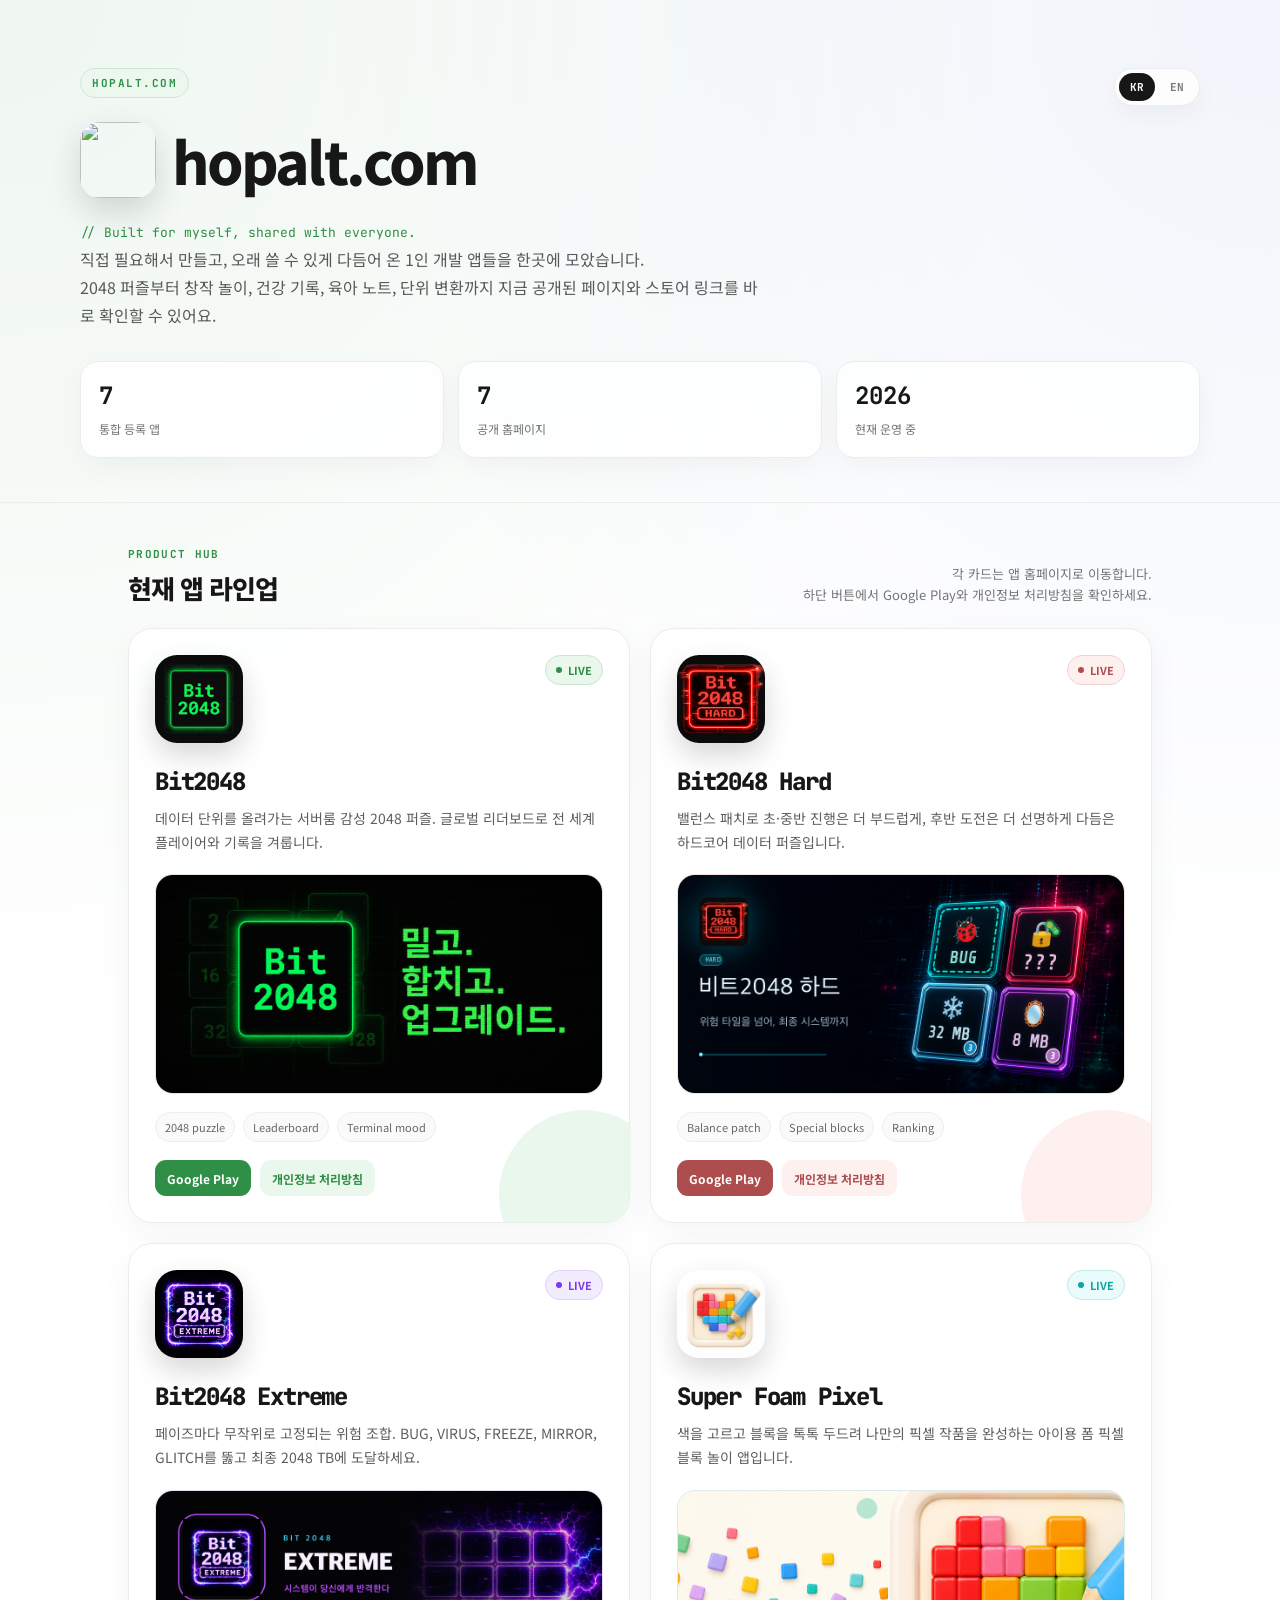
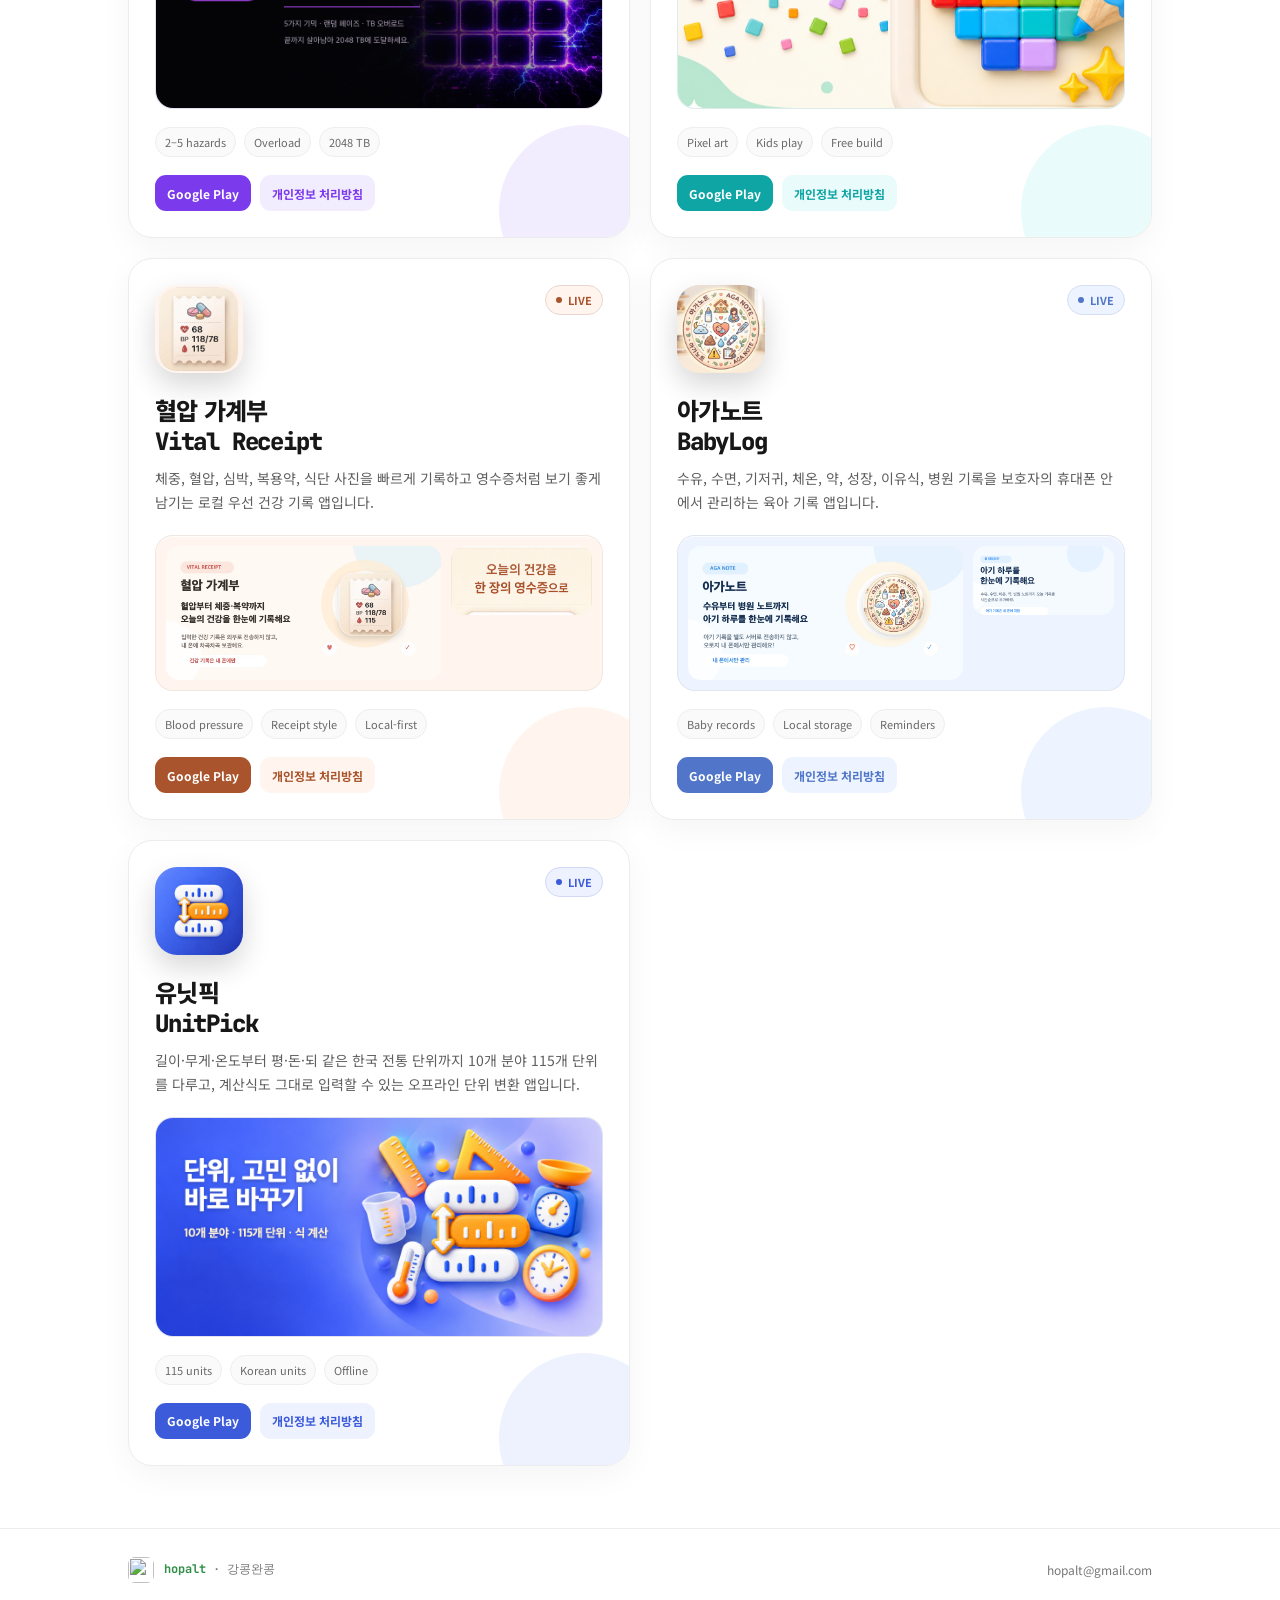
==== index.html @ b5329ccf "Add UnitPick to homepage Co-Authored-By: Claude Opus 5 (1M context) <noreply@anthropic.com>" ====
<!DOCTYPE html>
<html lang="ko">
<head>
<meta charset="UTF-8">
<meta name="viewport" content="width=device-width, initial-scale=1.0">
<meta name="description" content="hopalt가 직접 쓰려고 만들고 공개한 앱들을 모아둔 홈페이지입니다.">
<meta property="og:title" content="hopalt.com">
<meta property="og:description" content="Bit2048, Bit2048 Hard, Bit2048 Extreme, Super Foam Pixel, 혈압 가계부, 아가노트, 유닛픽을 한곳에서 만나보세요.">
<meta property="og:image" content="images/icons/hopalt.png">
<title>hopalt.com</title>
<link rel="icon" type="image/png" href="images/icons/hopalt.png">
<link rel="apple-touch-icon" href="images/icons/hopalt.png">
<style>
    @import url('https://fonts.googleapis.com/css2?family=JetBrains+Mono:wght@400;600;700&family=Noto+Sans+KR:wght@400;500;700;800&display=swap');

    * {
        box-sizing: border-box;
        margin: 0;
        padding: 0;
    }

    :root {
        --ink: #171717;
        --muted: #747474;
        --line: #ececec;
        --green: #2f8f46;
        --green-soft: #eaf7ed;
        --red: #ad4d4d;
        --red-soft: #fff0f0;
        --purple: #7c3aed;
        --purple-soft: #f2ecff;
        --foam: #0ea5a4;
        --foam-soft: #e9fbfa;
        --warm: #a9542c;
        --warm-soft: #fff5ee;
        --baby: #5176c9;
        --baby-soft: #eef4ff;
        --unit: #3b5bdb;
        --unit-soft: #eef1fe;
    }

    body {
        background: #ffffff;
    }

    .hp {
        font-family: 'Noto Sans KR', sans-serif;
        background:
            radial-gradient(circle at top left, rgba(47, 143, 70, 0.08), transparent 30%),
            radial-gradient(circle at top right, rgba(81, 118, 201, 0.08), transparent 28%),
            #ffffff;
        color: var(--ink);
        min-height: 100vh;
    }

    .hero {
        padding: 68px 48px 44px;
        border-bottom: 1px solid var(--line);
    }

    .hero-inner,
    .section,
    .footer {
        width: min(1120px, 100%);
        margin: 0 auto;
    }

    .hero-top {
        display: flex;
        justify-content: space-between;
        align-items: flex-start;
        gap: 16px;
        margin-bottom: 16px;
    }

    .hero-label {
        display: inline-flex;
        align-items: center;
        gap: 8px;
        font-family: 'JetBrains Mono', monospace;
        font-size: 11px;
        font-weight: 700;
        color: var(--green);
        letter-spacing: 0.14em;
        text-transform: uppercase;
        padding: 7px 11px;
        border: 1px solid #cde9d3;
        border-radius: 999px;
        background: rgba(234, 247, 237, 0.72);
    }

    .lang-toggle {
        display: inline-flex;
        gap: 4px;
        padding: 4px;
        border: 1px solid var(--line);
        border-radius: 999px;
        background: rgba(255, 255, 255, 0.82);
        box-shadow: 0 10px 24px rgba(0, 0, 0, 0.04);
    }

    .lang-btn {
        border: 0;
        border-radius: 999px;
        padding: 7px 11px;
        background: transparent;
        color: #777777;
        font-family: 'JetBrains Mono', monospace;
        font-size: 11px;
        font-weight: 700;
        cursor: pointer;
    }

    .lang-btn.is-active {
        background: var(--ink);
        color: #ffffff;
    }

    .hero-title {
        font-size: clamp(34px, 5vw, 58px);
        font-weight: 800;
        color: var(--ink);
        line-height: 1.12;
        letter-spacing: -0.05em;
        margin-bottom: 18px;
        display: flex;
        align-items: center;
        gap: 16px;
    }

    .hero-title-icon {
        width: clamp(54px, 7vw, 76px);
        height: clamp(54px, 7vw, 76px);
        border-radius: 20px;
        object-fit: cover;
        box-shadow: 0 14px 34px rgba(0, 0, 0, 0.14);
        flex: 0 0 auto;
    }

    .hero-sub {
        max-width: 690px;
        font-size: 16px;
        color: #595959;
        line-height: 1.75;
    }

    .hero-sub em {
        font-style: normal;
        color: var(--green);
        font-family: 'JetBrains Mono', monospace;
        font-size: 13px;
    }

    .hero-stats {
        display: grid;
        grid-template-columns: repeat(3, minmax(0, 1fr));
        gap: 14px;
        margin-top: 32px;
    }

    .stat {
        padding: 18px;
        border: 1px solid var(--line);
        border-radius: 18px;
        background: rgba(255, 255, 255, 0.82);
        box-shadow: 0 10px 28px rgba(0, 0, 0, 0.04);
    }

    .stat strong {
        display: block;
        font-family: 'JetBrains Mono', monospace;
        font-size: 24px;
        color: var(--ink);
        margin-bottom: 4px;
    }

    .stat span {
        font-size: 12px;
        color: var(--muted);
    }

    .section {
        padding: 44px 48px;
    }

    .section-head {
        display: flex;
        justify-content: space-between;
        align-items: end;
        gap: 24px;
        margin-bottom: 22px;
    }

    .section-kicker {
        font-family: 'JetBrains Mono', monospace;
        color: var(--green);
        font-size: 11px;
        font-weight: 700;
        letter-spacing: 0.12em;
        text-transform: uppercase;
        margin-bottom: 8px;
    }

    .section-title {
        font-size: 26px;
        font-weight: 800;
        letter-spacing: -0.04em;
    }

    .section-desc {
        color: var(--muted);
        font-size: 13px;
        line-height: 1.6;
        text-align: right;
    }

    .app-grid {
        display: grid;
        grid-template-columns: repeat(2, minmax(0, 1fr));
        gap: 20px;
    }

    .app-card {
        position: relative;
        display: flex;
        flex-direction: column;
        min-height: 322px;
        padding: 26px;
        border: 1px solid var(--line);
        border-radius: 24px;
        background: rgba(255, 255, 255, 0.92);
        text-decoration: none;
        color: inherit;
        cursor: pointer;
        box-shadow: 0 10px 32px rgba(0, 0, 0, 0.045);
        overflow: hidden;
        transition: transform 0.2s, border-color 0.2s, box-shadow 0.2s;
    }

    .app-card:focus-visible {
        outline: 3px solid color-mix(in srgb, var(--tone) 32%, transparent);
        outline-offset: 4px;
    }

    .app-card:hover {
        transform: translateY(-4px);
        border-color: color-mix(in srgb, var(--tone) 34%, white);
        box-shadow: 0 16px 42px rgba(0, 0, 0, 0.08);
    }

    .app-card::after {
        content: "";
        position: absolute;
        inset: auto -40px -58px auto;
        width: 170px;
        height: 170px;
        border-radius: 50%;
        background: var(--tone-soft);
        z-index: 0;
    }

    .app-card > * {
        position: relative;
        z-index: 1;
    }

    .tone-green {
        --tone: var(--green);
        --tone-soft: var(--green-soft);
    }

    .tone-red {
        --tone: var(--red);
        --tone-soft: var(--red-soft);
    }

    .tone-purple {
        --tone: var(--purple);
        --tone-soft: var(--purple-soft);
    }

    .tone-foam {
        --tone: var(--foam);
        --tone-soft: var(--foam-soft);
    }

    .tone-warm {
        --tone: var(--warm);
        --tone-soft: var(--warm-soft);
    }

    .tone-baby {
        --tone: var(--baby);
        --tone-soft: var(--baby-soft);
    }

    .tone-unit {
        --tone: var(--unit);
        --tone-soft: var(--unit-soft);
    }

    .card-top {
        display: flex;
        justify-content: space-between;
        align-items: flex-start;
        gap: 18px;
        margin-bottom: 22px;
    }

    .app-icon {
        width: 88px;
        height: 88px;
        border-radius: 22px;
        object-fit: cover;
        box-shadow: 0 12px 28px rgba(0, 0, 0, 0.16);
        background: var(--tone-soft);
    }

    .status {
        display: inline-flex;
        align-items: center;
        gap: 6px;
        font-size: 11px;
        font-weight: 700;
        color: var(--tone);
        padding: 6px 10px;
        border: 1px solid color-mix(in srgb, var(--tone) 24%, white);
        border-radius: 999px;
        background: var(--tone-soft);
        white-space: nowrap;
    }

    .status::before {
        content: "";
        width: 6px;
        height: 6px;
        border-radius: 50%;
        background: var(--tone);
    }

    .app-name {
        font-size: 24px;
        font-weight: 800;
        letter-spacing: -0.03em;
        line-height: 1.25;
        margin-bottom: 10px;
    }

    .app-name .mono {
        font-family: 'JetBrains Mono', monospace;
        letter-spacing: -0.05em;
    }

    .app-desc {
        color: #5f5f5f;
        font-size: 14px;
        line-height: 1.7;
        margin-bottom: 18px;
    }

    .showcase {
        margin: 2px 0 18px;
        border: 1px solid rgba(0, 0, 0, 0.06);
        border-radius: 18px;
        background: var(--tone-soft);
        overflow: hidden;
        box-shadow: inset 0 1px 0 rgba(255, 255, 255, 0.72);
    }

    .showcase img {
        display: block;
        width: 100%;
        aspect-ratio: 1024 / 500;
        object-fit: cover;
    }

    .showcase-series img {
        aspect-ratio: 1024 / 500;
        object-position: center;
    }

    .showcase-split {
        display: grid;
        grid-template-columns: 1.4fr 0.72fr;
        gap: 10px;
        padding: 10px;
    }

    .showcase-split img {
        border-radius: 13px;
    }

    .showcase-phone {
        aspect-ratio: 9 / 16;
        object-position: top;
    }

    [data-lang-image] {
        display: none;
    }

    [data-lang-image].is-active {
        display: block;
    }

    .chips {
        display: flex;
        flex-wrap: wrap;
        gap: 8px;
        margin-top: auto;
        margin-bottom: 18px;
    }

    .chip {
        font-size: 11px;
        color: #696969;
        padding: 6px 9px;
        border: 1px solid #eeeeee;
        border-radius: 999px;
        background: #fafafa;
    }

    .actions {
        display: flex;
        flex-wrap: wrap;
        gap: 9px;
    }

    .action {
        display: inline-flex;
        align-items: center;
        justify-content: center;
        min-height: 36px;
        padding: 0 12px;
        border-radius: 11px;
        font-size: 12px;
        font-weight: 700;
        text-decoration: none;
        color: #ffffff;
        background: var(--tone);
        transition: transform 0.2s, opacity 0.2s;
    }

    .action.secondary {
        color: var(--tone);
        background: var(--tone-soft);
    }

    .action:hover {
        transform: translateY(-1px);
        opacity: 0.88;
    }

    .footer-wrap {
        border-top: 1px solid var(--line);
        margin-top: 18px;
    }

    .footer {
        padding: 28px 48px;
        display: flex;
        justify-content: space-between;
        align-items: center;
        gap: 20px;
    }

    .footer-brand {
        display: flex;
        align-items: center;
        gap: 10px;
        font-family: 'JetBrains Mono', monospace;
        font-size: 12px;
        color: #777777;
    }

    .footer-brand img {
        width: 26px;
        height: 26px;
        border-radius: 7px;
    }

    .footer-brand span:first-child {
        color: var(--green);
        font-weight: 700;
    }

    .footer-mail {
        font-size: 12px;
        color: #777777;
        text-decoration: none;
    }

    .footer-mail:hover {
        color: var(--ink);
    }

    @media (max-width: 760px) {
        .hero {
            padding: 48px 22px 34px;
        }

        .hero-title {
            align-items: flex-start;
        }

        .hero-sub {
            font-size: 14px;
        }

        .hero-stats {
            grid-template-columns: 1fr;
        }

        .section {
            padding: 34px 22px;
        }

        .section-head {
            display: block;
        }

        .section-desc {
            text-align: left;
            margin-top: 8px;
        }

        .app-grid {
            grid-template-columns: 1fr;
        }

        .app-card {
            min-height: 300px;
            padding: 22px;
        }

        .app-icon {
            width: 78px;
            height: 78px;
            border-radius: 20px;
        }

        .showcase-split {
            grid-template-columns: 1fr;
        }

        .showcase-split .showcase-phone {
            display: none;
        }

        .footer {
            padding: 24px 22px;
            align-items: flex-start;
            flex-direction: column;
        }
    }
</style>
</head>
<body>

<main class="hp">
    <section class="hero">
        <div class="hero-inner">
            <div class="hero-top">
                <div class="hero-label">hopalt.com</div>
                <div class="lang-toggle" aria-label="Language">
                    <button class="lang-btn is-active" type="button" data-lang-button="ko">KR</button>
                    <button class="lang-btn" type="button" data-lang-button="en">EN</button>
                </div>
            </div>
            <h1 class="hero-title">
                <img class="hero-title-icon" src="images/icons/hopalt.png" alt="">
                <span>hopalt.com</span>
            </h1>
            <p class="hero-sub">
                <em>// Built for myself, shared with everyone.</em><br>
                <span data-ko="직접 필요해서 만들고, 오래 쓸 수 있게 다듬어 온 1인 개발 앱들을 한곳에 모았습니다.<br>2048 퍼즐부터 창작 놀이, 건강 기록, 육아 노트, 단위 변환까지 지금 공개된 페이지와 스토어 링크를 바로 확인할 수 있어요."
                      data-en="A home for solo-built apps I made for my own needs and kept refining for everyday use.<br>From 2048 puzzles to creative play, health records, baby logs, and unit conversion, you can find the latest pages and store links here.">직접 필요해서 만들고, 오래 쓸 수 있게 다듬어 온 1인 개발 앱들을 한곳에 모았습니다.<br>2048 퍼즐부터 창작 놀이, 건강 기록, 육아 노트, 단위 변환까지 지금 공개된 페이지와 스토어 링크를 바로 확인할 수 있어요.</span>
            </p>
            <div class="hero-stats" aria-label="앱 현황" data-aria-ko="앱 현황" data-aria-en="App status">
                <div class="stat">
                    <strong>7</strong>
                    <span data-ko="통합 등록 앱" data-en="Apps in the hub">통합 등록 앱</span>
                </div>
                <div class="stat">
                    <strong>7</strong>
                    <span data-ko="공개 홈페이지" data-en="Public homepages">공개 홈페이지</span>
                </div>
                <div class="stat">
                    <strong>2026</strong>
                    <span data-ko="현재 운영 중" data-en="Currently live">현재 운영 중</span>
                </div>
            </div>
        </div>
    </section>

    <section class="section" aria-labelledby="apps-title">
        <div class="section-head">
            <div>
                <div class="section-kicker">Product hub</div>
                <h2 class="section-title" id="apps-title" data-ko="현재 앱 라인업" data-en="Current app lineup">현재 앱 라인업</h2>
            </div>
            <p class="section-desc"
               data-ko="각 카드는 앱 홈페이지로 이동합니다.<br>하단 버튼에서 Google Play와 개인정보 처리방침을 확인하세요."
               data-en="Click any card to open the app homepage.<br>Use the buttons below for Google Play and privacy policy links.">각 카드는 앱 홈페이지로 이동합니다.<br>하단 버튼에서 Google Play와 개인정보 처리방침을 확인하세요.</p>
        </div>

        <div class="app-grid">
            <article class="app-card tone-green" tabindex="0" role="link" data-home-url="https://bit2048.hopalt.com/" data-label-ko="Bit2048 홈페이지 열기" data-label-en="Open Bit2048 homepage" aria-label="Bit2048 홈페이지 열기">
                <div class="card-top">
                    <img class="app-icon" src="images/icons/bit2048.png" alt="Bit2048 앱 아이콘" data-alt-ko="Bit2048 앱 아이콘" data-alt-en="Bit2048 app icon">
                    <span class="status">LIVE</span>
                </div>
                <h3 class="app-name"><span class="mono">Bit2048</span></h3>
                <p class="app-desc"
                   data-ko="데이터 단위를 올려가는 서버룸 감성 2048 퍼즐. 글로벌 리더보드로 전 세계 플레이어와 기록을 겨룹니다."
                   data-en="A server-room-inspired 2048 puzzle where tiles level up through data units. Compete with players worldwide on the global leaderboard.">데이터 단위를 올려가는 서버룸 감성 2048 퍼즐. 글로벌 리더보드로 전 세계 플레이어와 기록을 겨룹니다.</p>
                <div class="showcase showcase-series">
                    <img data-lang-src-ko="images/showcase/bit2048-feature-ko.png" data-lang-src-en="images/showcase/bit2048-feature-en.png" data-lang-tag="ko-KR" src="images/showcase/bit2048-feature-ko.png" alt="Bit2048 피처 그래픽" data-alt-ko="Bit2048 피처 그래픽" data-alt-en="Bit2048 feature graphic">
                </div>
                <div class="chips">
                    <span class="chip">2048 puzzle</span>
                    <span class="chip">Leaderboard</span>
                    <span class="chip">Terminal mood</span>
                </div>
                <div class="actions">
                    <a class="action" href="https://play.google.com/store/apps/details?id=com.hopalt.t2048" target="_blank" rel="noopener">Google Play</a>
                    <a class="action secondary" href="https://bit2048.hopalt.com/privacy_policy_bit2048.html" target="_blank" rel="noopener" data-ko="개인정보 처리방침" data-en="Privacy Policy">개인정보 처리방침</a>
                </div>
            </article>

            <article class="app-card tone-red" tabindex="0" role="link" data-home-url="https://bit2048hard.hopalt.com/" data-label-ko="Bit2048 Hard 홈페이지 열기" data-label-en="Open Bit2048 Hard homepage" aria-label="Bit2048 Hard 홈페이지 열기">
                <div class="card-top">
                    <img class="app-icon" src="images/icons/bit2048_hard.png" alt="Bit2048 Hard 앱 아이콘" data-alt-ko="Bit2048 Hard 앱 아이콘" data-alt-en="Bit2048 Hard app icon">
                    <span class="status">LIVE</span>
                </div>
                <h3 class="app-name"><span class="mono">Bit2048 Hard</span></h3>
                <p class="app-desc"
                   data-ko="밸런스 패치로 초·중반 진행은 더 부드럽게, 후반 도전은 더 선명하게 다듬은 하드코어 데이터 퍼즐입니다."
                   data-en="A balance-tuned hardcore data puzzle: smoother early and mid-game progression, with a sharper late-game challenge.">밸런스 패치로 초·중반 진행은 더 부드럽게, 후반 도전은 더 선명하게 다듬은 하드코어 데이터 퍼즐입니다.</p>
                <div class="showcase showcase-series">
                    <img data-lang-src-ko="images/showcase/bit2048-hard-feature-ko.png" data-lang-src-en="images/showcase/bit2048-hard-feature-en.png" data-lang-tag="ko-KR" src="images/showcase/bit2048-hard-feature-ko.png" alt="Bit2048 Hard 피처 그래픽" data-alt-ko="Bit2048 Hard 피처 그래픽" data-alt-en="Bit2048 Hard feature graphic">
                </div>
                <div class="chips">
                    <span class="chip">Balance patch</span>
                    <span class="chip">Special blocks</span>
                    <span class="chip">Ranking</span>
                </div>
                <div class="actions">
                    <a class="action" href="https://play.google.com/store/apps/details?id=com.hopalt.bit2048hard" target="_blank" rel="noopener">Google Play</a>
                    <a class="action secondary" href="https://bit2048hard.hopalt.com/privacy_policy_bit2048Hard.html" target="_blank" rel="noopener" data-ko="개인정보 처리방침" data-en="Privacy Policy">개인정보 처리방침</a>
                </div>
            </article>

            <article class="app-card tone-purple" tabindex="0" role="link" data-home-url="https://bit2048extreame.hopalt.com/" data-label-ko="Bit2048 Extreme 홈페이지 열기" data-label-en="Open Bit2048 Extreme homepage" aria-label="Bit2048 Extreme 홈페이지 열기">
                <div class="card-top">
                    <img class="app-icon" src="images/icons/bit2048_extreme.png" alt="Bit2048 Extreme 앱 아이콘" data-alt-ko="Bit2048 Extreme 앱 아이콘" data-alt-en="Bit2048 Extreme app icon">
                    <span class="status">LIVE</span>
                </div>
                <h3 class="app-name"><span class="mono">Bit2048 Extreme</span></h3>
                <p class="app-desc"
                   data-ko="페이즈마다 무작위로 고정되는 위험 조합. BUG, VIRUS, FREEZE, MIRROR, GLITCH를 뚫고 최종 2048 TB에 도달하세요."
                   data-en="Every phase locks in a random hazard set. Break through BUG, VIRUS, FREEZE, MIRROR, and GLITCH to reach the final 2048 TB.">페이즈마다 무작위로 고정되는 위험 조합. BUG, VIRUS, FREEZE, MIRROR, GLITCH를 뚫고 최종 2048 TB에 도달하세요.</p>
                <div class="showcase showcase-series">
                    <img data-lang-src-ko="images/showcase/bit2048-extreme-feature-ko.png" data-lang-src-en="images/showcase/bit2048-extreme-feature-en.png" data-lang-tag="ko-KR" src="images/showcase/bit2048-extreme-feature-ko.png" alt="Bit2048 Extreme 피처 그래픽" data-alt-ko="Bit2048 Extreme 피처 그래픽" data-alt-en="Bit2048 Extreme feature graphic">
                </div>
                <div class="chips">
                    <span class="chip">2–5 hazards</span>
                    <span class="chip">Overload</span>
                    <span class="chip">2048 TB</span>
                </div>
                <div class="actions">
                    <a class="action" href="https://play.google.com/store/apps/details?id=com.hopalt.bit2048extreame" target="_blank" rel="noopener">Google Play</a>
                    <a class="action secondary" href="https://bit2048extreame.hopalt.com/privacy_policy_bit2048Extreame.html" target="_blank" rel="noopener" data-ko="개인정보 처리방침" data-en="Privacy Policy">개인정보 처리방침</a>
                </div>
            </article>

            <article class="app-card tone-foam" tabindex="0" role="link" data-home-url="https://sfp.hopalt.com/" data-label-ko="Super Foam Pixel 홈페이지 열기" data-label-en="Open Super Foam Pixel homepage" aria-label="Super Foam Pixel 홈페이지 열기">
                <div class="card-top">
                    <img class="app-icon" src="images/icons/super-foam-pixel.png" alt="Super Foam Pixel 앱 아이콘" data-alt-ko="Super Foam Pixel 앱 아이콘" data-alt-en="Super Foam Pixel app icon">
                    <span class="status">LIVE</span>
                </div>
                <h3 class="app-name"><span class="mono">Super Foam Pixel</span></h3>
                <p class="app-desc"
                   data-ko="색을 고르고 블록을 톡톡 두드려 나만의 픽셀 작품을 완성하는 아이용 폼 픽셀 블록 놀이 앱입니다."
                   data-en="A playful foam pixel block app for kids: pick colors, tap blocks, and bring little pixel artworks to life.">색을 고르고 블록을 톡톡 두드려 나만의 픽셀 작품을 완성하는 아이용 폼 픽셀 블록 놀이 앱입니다.</p>
                <div class="showcase showcase-series">
                    <img src="images/showcase/super-foam-pixel-feature.png" alt="Super Foam Pixel 피처 그래픽" data-alt-ko="Super Foam Pixel 피처 그래픽" data-alt-en="Super Foam Pixel feature graphic">
                </div>
                <div class="chips">
                    <span class="chip">Pixel art</span>
                    <span class="chip">Kids play</span>
                    <span class="chip">Free build</span>
                </div>
                <div class="actions">
                    <a class="action" href="https://play.google.com/store/apps/details?id=com.hopalt.dfblock" target="_blank" rel="noopener">Google Play</a>
                    <a class="action secondary" href="https://sfp.hopalt.com/privacy/" target="_blank" rel="noopener" data-ko="개인정보 처리방침" data-en="Privacy Policy">개인정보 처리방침</a>
                </div>
            </article>

            <article class="app-card tone-warm" tabindex="0" role="link" data-home-url="https://vitalreceipt.hopalt.com/" data-label-ko="혈압 가계부 홈페이지 열기" data-label-en="Open Vital Receipt homepage" aria-label="혈압 가계부 홈페이지 열기">
                <div class="card-top">
                    <img class="app-icon" src="images/icons/vital-receipt.png" alt="혈압 가계부 앱 아이콘" data-alt-ko="혈압 가계부 앱 아이콘" data-alt-en="Vital Receipt app icon">
                    <span class="status">LIVE</span>
                </div>
                <h3 class="app-name">혈압 가계부<br><span class="mono">Vital Receipt</span></h3>
                <p class="app-desc"
                   data-ko="체중, 혈압, 심박, 복용약, 식단 사진을 빠르게 기록하고 영수증처럼 보기 좋게 남기는 로컬 우선 건강 기록 앱입니다."
                   data-en="A local-first health diary for weight, blood pressure, pulse, medication, and meal photos—organized in a clean receipt-style format.">체중, 혈압, 심박, 복용약, 식단 사진을 빠르게 기록하고 영수증처럼 보기 좋게 남기는 로컬 우선 건강 기록 앱입니다.</p>
                <div class="showcase showcase-split">
                    <img src="images/showcase/vital-receipt-feature.jpg" alt="혈압 가계부 피처 그래픽" data-alt-ko="혈압 가계부 피처 그래픽" data-alt-en="Vital Receipt feature graphic">
                    <img class="showcase-phone" src="images/screens/vital-receipt-screen.png" alt="혈압 가계부 앱 화면" data-alt-ko="혈압 가계부 앱 화면" data-alt-en="Vital Receipt app screen">
                </div>
                <div class="chips">
                    <span class="chip">Blood pressure</span>
                    <span class="chip">Receipt style</span>
                    <span class="chip">Local-first</span>
                </div>
                <div class="actions">
                    <a class="action" href="https://play.google.com/store/apps/details?id=com.hopalt.vitalreceipt" target="_blank" rel="noopener">Google Play</a>
                    <a class="action secondary" href="https://vitalreceipt.hopalt.com/Privacy.html" target="_blank" rel="noopener" data-ko="개인정보 처리방침" data-en="Privacy Policy">개인정보 처리방침</a>
                </div>
            </article>

            <article class="app-card tone-baby" tabindex="0" role="link" data-home-url="https://aganote.hopalt.com/" data-label-ko="아가노트 홈페이지 열기" data-label-en="Open Aganote homepage" aria-label="아가노트 홈페이지 열기">
                <div class="card-top">
                    <img class="app-icon" src="images/icons/aganote.png" alt="아가노트 BabyLog 앱 아이콘" data-alt-ko="아가노트 BabyLog 앱 아이콘" data-alt-en="Aganote BabyLog app icon">
                    <span class="status">LIVE</span>
                </div>
                <h3 class="app-name">아가노트<br><span class="mono">BabyLog</span></h3>
                <p class="app-desc"
                   data-ko="수유, 수면, 기저귀, 체온, 약, 성장, 이유식, 병원 기록을 보호자의 휴대폰 안에서 관리하는 육아 기록 앱입니다."
                   data-en="A baby log for feeding, sleep, diapers, temperature, medicine, growth, meals, and hospital notes—managed on the caregiver’s phone.">수유, 수면, 기저귀, 체온, 약, 성장, 이유식, 병원 기록을 보호자의 휴대폰 안에서 관리하는 육아 기록 앱입니다.</p>
                <div class="showcase showcase-split">
                    <img src="images/showcase/aganote-feature.jpg" alt="아가노트 피처 그래픽" data-alt-ko="아가노트 피처 그래픽" data-alt-en="Aganote feature graphic">
                    <img class="showcase-phone" src="images/screens/aganote-screen.png" alt="아가노트 앱 화면" data-alt-ko="아가노트 앱 화면" data-alt-en="Aganote app screen">
                </div>
                <div class="chips">
                    <span class="chip">Baby records</span>
                    <span class="chip">Local storage</span>
                    <span class="chip">Reminders</span>
                </div>
                <div class="actions">
                    <a class="action" href="https://play.google.com/store/apps/details?id=com.hopalt.babylog" target="_blank" rel="noopener">Google Play</a>
                    <a class="action secondary" href="https://aganote.hopalt.com/privacy.html" target="_blank" rel="noopener" data-ko="개인정보 처리방침" data-en="Privacy Policy">개인정보 처리방침</a>
                </div>
            </article>

            <article class="app-card tone-unit" tabindex="0" role="link" data-home-url="https://unitpick.hopalt.com/" data-label-ko="유닛픽 홈페이지 열기" data-label-en="Open UnitPick homepage" aria-label="유닛픽 홈페이지 열기">
                <div class="card-top">
                    <img class="app-icon" src="images/icons/unitpick.png" alt="유닛픽 UnitPick 앱 아이콘" data-alt-ko="유닛픽 UnitPick 앱 아이콘" data-alt-en="UnitPick app icon">
                    <span class="status">LIVE</span>
                </div>
                <h3 class="app-name">유닛픽<br><span class="mono">UnitPick</span></h3>
                <p class="app-desc"
                   data-ko="길이·무게·온도부터 평·돈·되 같은 한국 전통 단위까지 10개 분야 115개 단위를 다루고, 계산식도 그대로 입력할 수 있는 오프라인 단위 변환 앱입니다."
                   data-en="An offline unit converter covering 115 units across 10 categories—including Korean traditional units—where you can type full expressions instead of plain numbers.">길이·무게·온도부터 평·돈·되 같은 한국 전통 단위까지 10개 분야 115개 단위를 다루고, 계산식도 그대로 입력할 수 있는 오프라인 단위 변환 앱입니다.</p>
                <div class="showcase showcase-series">
                    <img data-lang-src-ko="images/showcase/unitpick-feature-ko.png" data-lang-src-en="images/showcase/unitpick-feature-en.png" data-lang-tag="ko-KR" src="images/showcase/unitpick-feature-ko.png" alt="유닛픽 피처 그래픽" data-alt-ko="유닛픽 피처 그래픽" data-alt-en="UnitPick feature graphic">
                </div>
                <div class="chips">
                    <span class="chip">115 units</span>
                    <span class="chip">Korean units</span>
                    <span class="chip">Offline</span>
                </div>
                <div class="actions">
                    <a class="action" href="https://play.google.com/store/apps/details?id=com.hopalt.unitconv" target="_blank" rel="noopener">Google Play</a>
                    <a class="action secondary" href="https://unitpick.hopalt.com/privacy/" target="_blank" rel="noopener" data-ko="개인정보 처리방침" data-en="Privacy Policy">개인정보 처리방침</a>
                </div>
            </article>
        </div>
    </section>

    <div class="footer-wrap">
        <footer class="footer">
            <div class="footer-brand">
                <img src="images/icons/hopalt.png" alt="">
                <div><span>hopalt</span> · <span data-ko="강콩완콩" data-en="Kangkong Wankong">강콩완콩</span></div>
            </div>
            <a class="footer-mail" href="mailto:hopalt@gmail.com">hopalt@gmail.com</a>
        </footer>
    </div>
</main>
<script>
    const html = document.documentElement;
    const title = {
        ko: 'hopalt.com',
        en: 'hopalt.com'
    };
    const descriptions = {
        ko: 'hopalt가 직접 쓰려고 만들고 공개한 앱들을 모아둔 홈페이지입니다.',
        en: 'An integrated homepage for apps built and shared by hopalt.'
    };

    function applyLanguage(lang) {
        html.lang = lang;
        document.title = title[lang];
        const metaDescription = document.querySelector('meta[name="description"]');
        const ogTitle = document.querySelector('meta[property="og:title"]');
        const ogDescription = document.querySelector('meta[property="og:description"]');

        if (metaDescription) metaDescription.setAttribute('content', descriptions[lang]);
        if (ogTitle) ogTitle.setAttribute('content', title[lang]);
        if (ogDescription) ogDescription.setAttribute('content', descriptions[lang]);

        document.querySelectorAll('[data-ko][data-en]').forEach((el) => {
            el.innerHTML = el.dataset[lang];
        });

        document.querySelectorAll('[data-alt-ko][data-alt-en]').forEach((el) => {
            el.alt = el.dataset[`alt${lang === 'ko' ? 'Ko' : 'En'}`];
        });

        document.querySelectorAll('[data-aria-ko][data-aria-en]').forEach((el) => {
            el.setAttribute('aria-label', el.dataset[`aria${lang === 'ko' ? 'Ko' : 'En'}`]);
        });

        document.querySelectorAll('[data-label-ko][data-label-en]').forEach((el) => {
            el.setAttribute('aria-label', el.dataset[`label${lang === 'ko' ? 'Ko' : 'En'}`]);
        });

        document.querySelectorAll('[data-lang-image]').forEach((img) => {
            img.classList.toggle('is-active', img.dataset.langImage === lang);
        });

        document.querySelectorAll('[data-lang-src-ko][data-lang-src-en]').forEach((img) => {
            img.src = img.dataset[`langSrc${lang === 'ko' ? 'Ko' : 'En'}`];
            img.dataset.langTag = lang === 'ko' ? 'ko-KR' : 'en-US';
        });

        document.querySelectorAll('[data-lang-button]').forEach((button) => {
            const active = button.dataset.langButton === lang;
            button.classList.toggle('is-active', active);
            button.setAttribute('aria-pressed', String(active));
        });

        localStorage.setItem('hopalt-lang', lang);
    }

    document.querySelectorAll('[data-lang-button]').forEach((button) => {
        button.addEventListener('click', () => applyLanguage(button.dataset.langButton));
    });

    document.querySelectorAll('.app-card[data-home-url]').forEach((card) => {
        card.addEventListener('click', (event) => {
            if (event.target.closest('a, button')) return;
            window.location.href = card.dataset.homeUrl;
        });

        card.addEventListener('keydown', (event) => {
            if (event.key !== 'Enter' && event.key !== ' ') return;
            if (event.target.closest('a, button')) return;
            event.preventDefault();
            window.location.href = card.dataset.homeUrl;
        });
    });

    const savedLanguage = localStorage.getItem('hopalt-lang');
    applyLanguage(savedLanguage || 'ko');
</script>
</body>
</html>
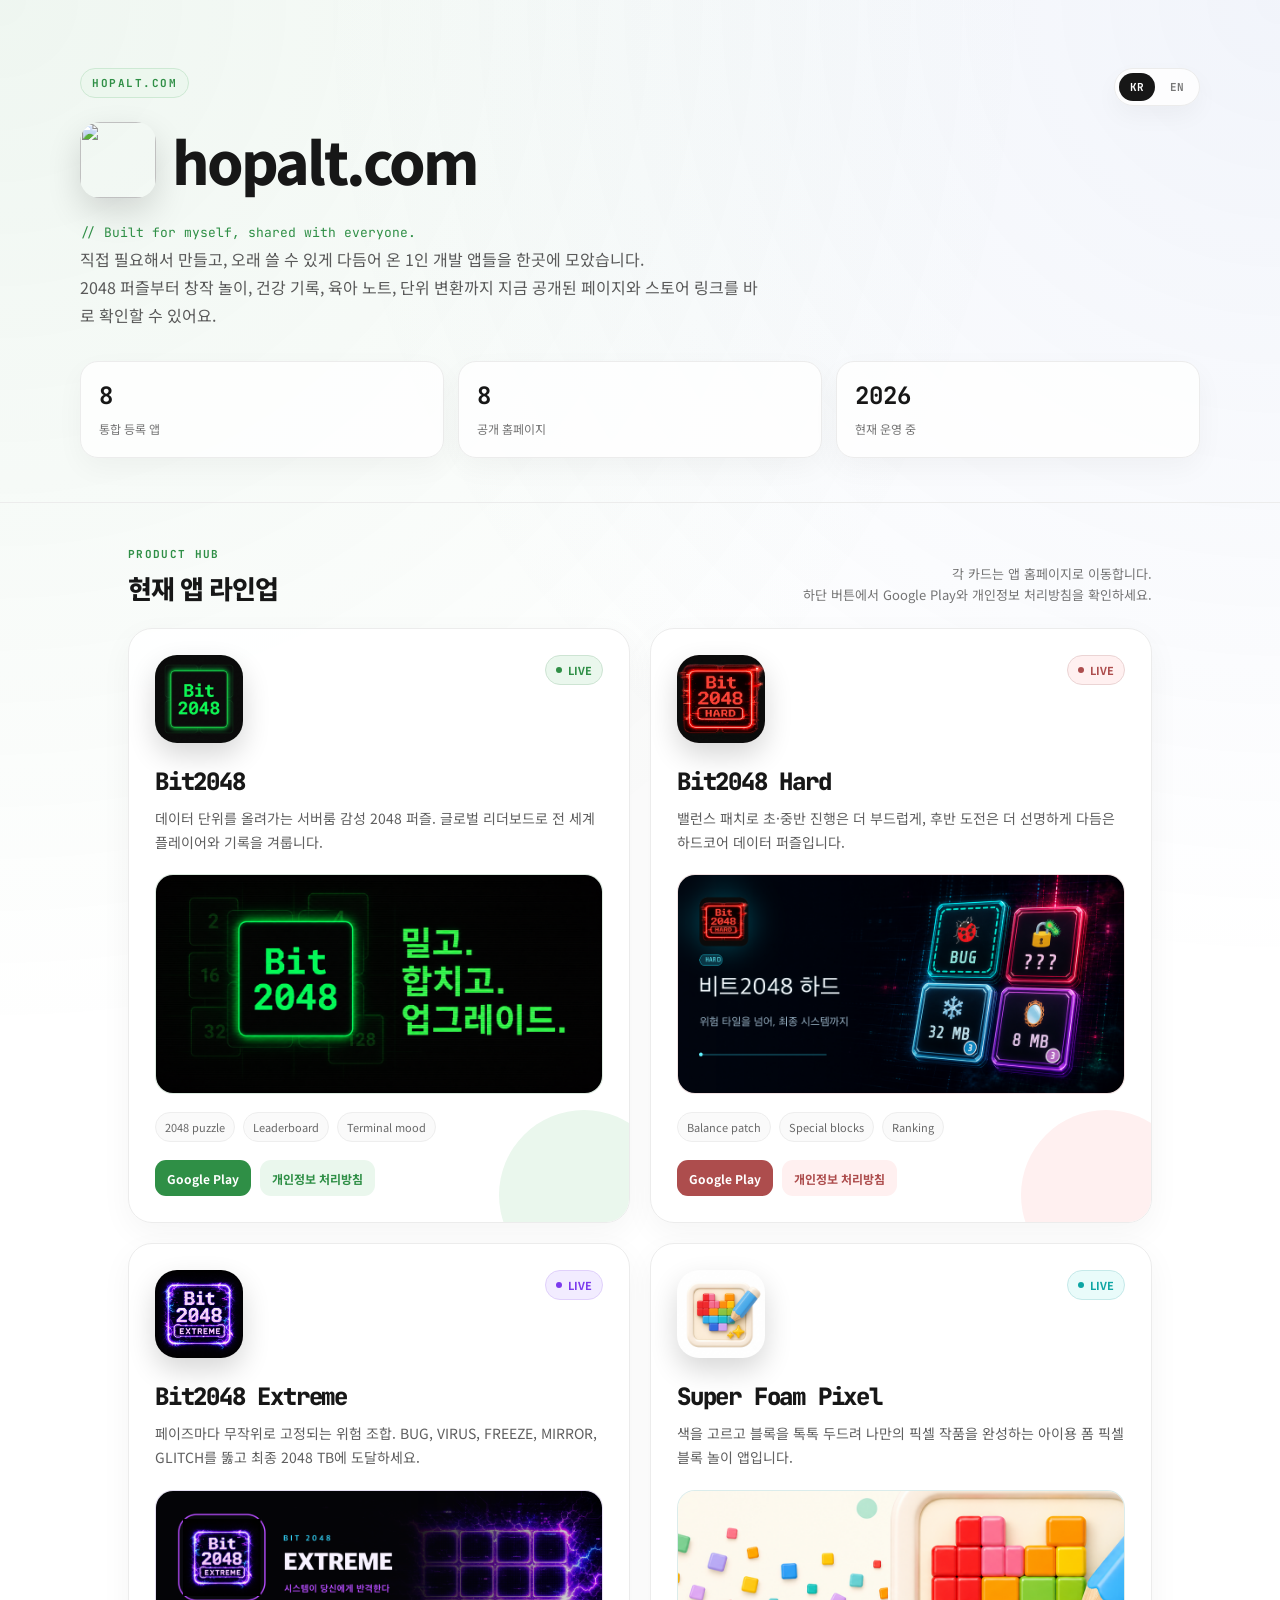
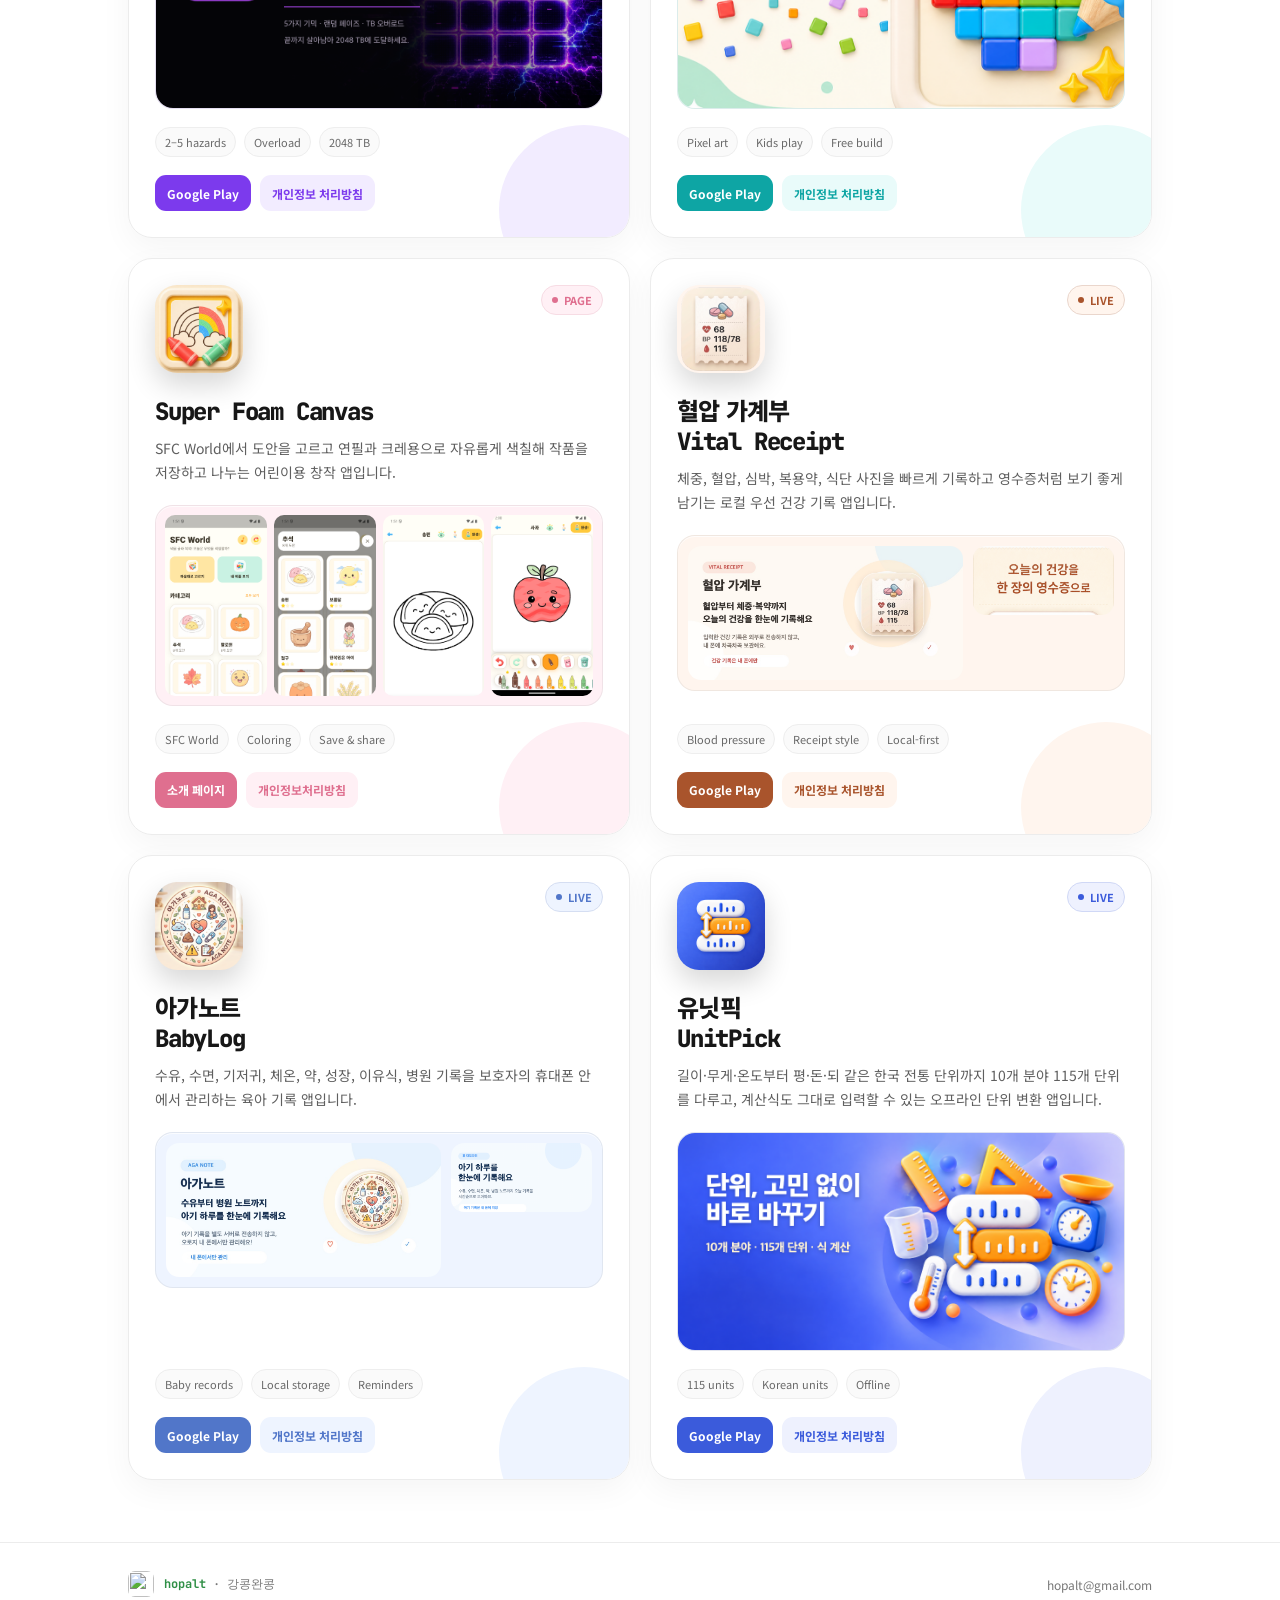
==== commit 0f32231b: "Super Foam Canvas 소개 페이지를 추가한다" ====
--- a/index.html
+++ b/index.html
@@ -5,7 +5,7 @@
 <meta name="viewport" content="width=device-width, initial-scale=1.0">
 <meta name="description" content="hopalt가 직접 쓰려고 만들고 공개한 앱들을 모아둔 홈페이지입니다.">
 <meta property="og:title" content="hopalt.com">
-<meta property="og:description" content="Bit2048, Bit2048 Hard, Bit2048 Extreme, Super Foam Pixel, 혈압 가계부, 아가노트, 유닛픽을 한곳에서 만나보세요.">
+<meta property="og:description" content="Bit2048 시리즈, Super Foam Pixel, Super Foam Canvas와 생활 앱들을 한곳에서 만나보세요.">
 <meta property="og:image" content="images/icons/hopalt.png">
 <title>hopalt.com</title>
 <link rel="icon" type="image/png" href="images/icons/hopalt.png">
@@ -31,6 +31,8 @@
         --purple-soft: #f2ecff;
         --foam: #0ea5a4;
         --foam-soft: #e9fbfa;
+        --canvas: #df6f8f;
+        --canvas-soft: #fff0f5;
         --warm: #a9542c;
         --warm-soft: #fff5ee;
         --baby: #5176c9;
@@ -284,6 +286,11 @@
         --tone-soft: var(--foam-soft);
     }
 
+    .tone-canvas {
+        --tone: var(--canvas);
+        --tone-soft: var(--canvas-soft);
+    }
+
     .tone-warm {
         --tone: var(--warm);
         --tone-soft: var(--warm-soft);
@@ -377,6 +384,20 @@
     .showcase-series img {
         aspect-ratio: 1024 / 500;
         object-position: center;
+    }
+
+    .showcase-canvas {
+        display: grid;
+        grid-template-columns: repeat(4, minmax(0, 1fr));
+        gap: 7px;
+        padding: 9px;
+    }
+
+    .showcase-canvas img {
+        aspect-ratio: 9 / 16;
+        border-radius: 10px;
+        object-fit: cover;
+        object-position: top;
     }
 
     .showcase-split {
@@ -578,11 +599,11 @@
             </p>
             <div class="hero-stats" aria-label="앱 현황" data-aria-ko="앱 현황" data-aria-en="App status">
                 <div class="stat">
-                    <strong>7</strong>
+                    <strong>8</strong>
                     <span data-ko="통합 등록 앱" data-en="Apps in the hub">통합 등록 앱</span>
                 </div>
                 <div class="stat">
-                    <strong>7</strong>
+                    <strong>8</strong>
                     <span data-ko="공개 홈페이지" data-en="Public homepages">공개 홈페이지</span>
                 </div>
                 <div class="stat">
@@ -694,6 +715,32 @@
                 <div class="actions">
                     <a class="action" href="https://play.google.com/store/apps/details?id=com.hopalt.dfblock" target="_blank" rel="noopener">Google Play</a>
                     <a class="action secondary" href="https://sfp.hopalt.com/privacy/" target="_blank" rel="noopener" data-ko="개인정보 처리방침" data-en="Privacy Policy">개인정보 처리방침</a>
+                </div>
+            </article>
+
+            <article class="app-card tone-canvas" tabindex="0" role="link" data-home-url="super-foam-canvas/" data-label-ko="Super Foam Canvas 소개 페이지 열기" data-label-en="Open the Super Foam Canvas page" aria-label="Super Foam Canvas 소개 페이지 열기">
+                <div class="card-top">
+                    <img class="app-icon" src="images/icons/super-foam-canvas.png" alt="Super Foam Canvas 앱 아이콘" data-alt-ko="Super Foam Canvas 앱 아이콘" data-alt-en="Super Foam Canvas app icon">
+                    <span class="status">PAGE</span>
+                </div>
+                <h3 class="app-name"><span class="mono">Super Foam Canvas</span></h3>
+                <p class="app-desc"
+                   data-ko="SFC World에서 도안을 고르고 연필과 크레용으로 자유롭게 색칠해 작품을 저장하고 나누는 어린이용 창작 앱입니다."
+                   data-en="A creative coloring app for young artists to explore SFC World, color with pencils and crayons, then save or share their artwork.">SFC World에서 도안을 고르고 연필과 크레용으로 자유롭게 색칠해 작품을 저장하고 나누는 어린이용 창작 앱입니다.</p>
+                <div class="showcase showcase-canvas" aria-label="Super Foam Canvas 실제 앱 화면" data-aria-ko="Super Foam Canvas 실제 앱 화면" data-aria-en="Super Foam Canvas app screens">
+                    <img data-lang-src-ko="super-foam-canvas/assets/ko-01.webp" data-lang-src-en="super-foam-canvas/assets/en-01.webp" src="super-foam-canvas/assets/ko-01.webp" alt="Super Foam Canvas 홈 화면" data-alt-ko="Super Foam Canvas 홈 화면" data-alt-en="Super Foam Canvas home screen">
+                    <img data-lang-src-ko="super-foam-canvas/assets/ko-02.webp" data-lang-src-en="super-foam-canvas/assets/en-02.webp" src="super-foam-canvas/assets/ko-02.webp" alt="도안 선택 화면" data-alt-ko="도안 선택 화면" data-alt-en="Coloring page collection">
+                    <img data-lang-src-ko="super-foam-canvas/assets/ko-03.webp" data-lang-src-en="super-foam-canvas/assets/en-03.webp" src="super-foam-canvas/assets/ko-03.webp" alt="색칠 캔버스" data-alt-ko="색칠 캔버스" data-alt-en="Coloring canvas">
+                    <img data-lang-src-ko="super-foam-canvas/assets/ko-04.webp" data-lang-src-en="super-foam-canvas/assets/en-04.webp" src="super-foam-canvas/assets/ko-04.webp" alt="완성 작품" data-alt-ko="완성 작품" data-alt-en="Completed artwork">
+                </div>
+                <div class="chips">
+                    <span class="chip">SFC World</span>
+                    <span class="chip">Coloring</span>
+                    <span class="chip">Save &amp; share</span>
+                </div>
+                <div class="actions">
+                    <a class="action" href="super-foam-canvas/" data-ko="소개 페이지" data-en="Learn more">소개 페이지</a>
+                    <a class="action secondary" href="super-foam-canvas/ko/privacy/" data-lang-href-ko="super-foam-canvas/ko/privacy/" data-lang-href-en="super-foam-canvas/privacy/" data-ko="개인정보처리방침" data-en="Privacy Policy">개인정보처리방침</a>
                 </div>
             </article>
 
@@ -827,6 +874,10 @@
             img.dataset.langTag = lang === 'ko' ? 'ko-KR' : 'en-US';
         });
 
+        document.querySelectorAll('[data-lang-href-ko][data-lang-href-en]').forEach((link) => {
+            link.href = link.dataset[`langHref${lang === 'ko' ? 'Ko' : 'En'}`];
+        });
+
         document.querySelectorAll('[data-lang-button]').forEach((button) => {
             const active = button.dataset.langButton === lang;
             button.classList.toggle('is-active', active);
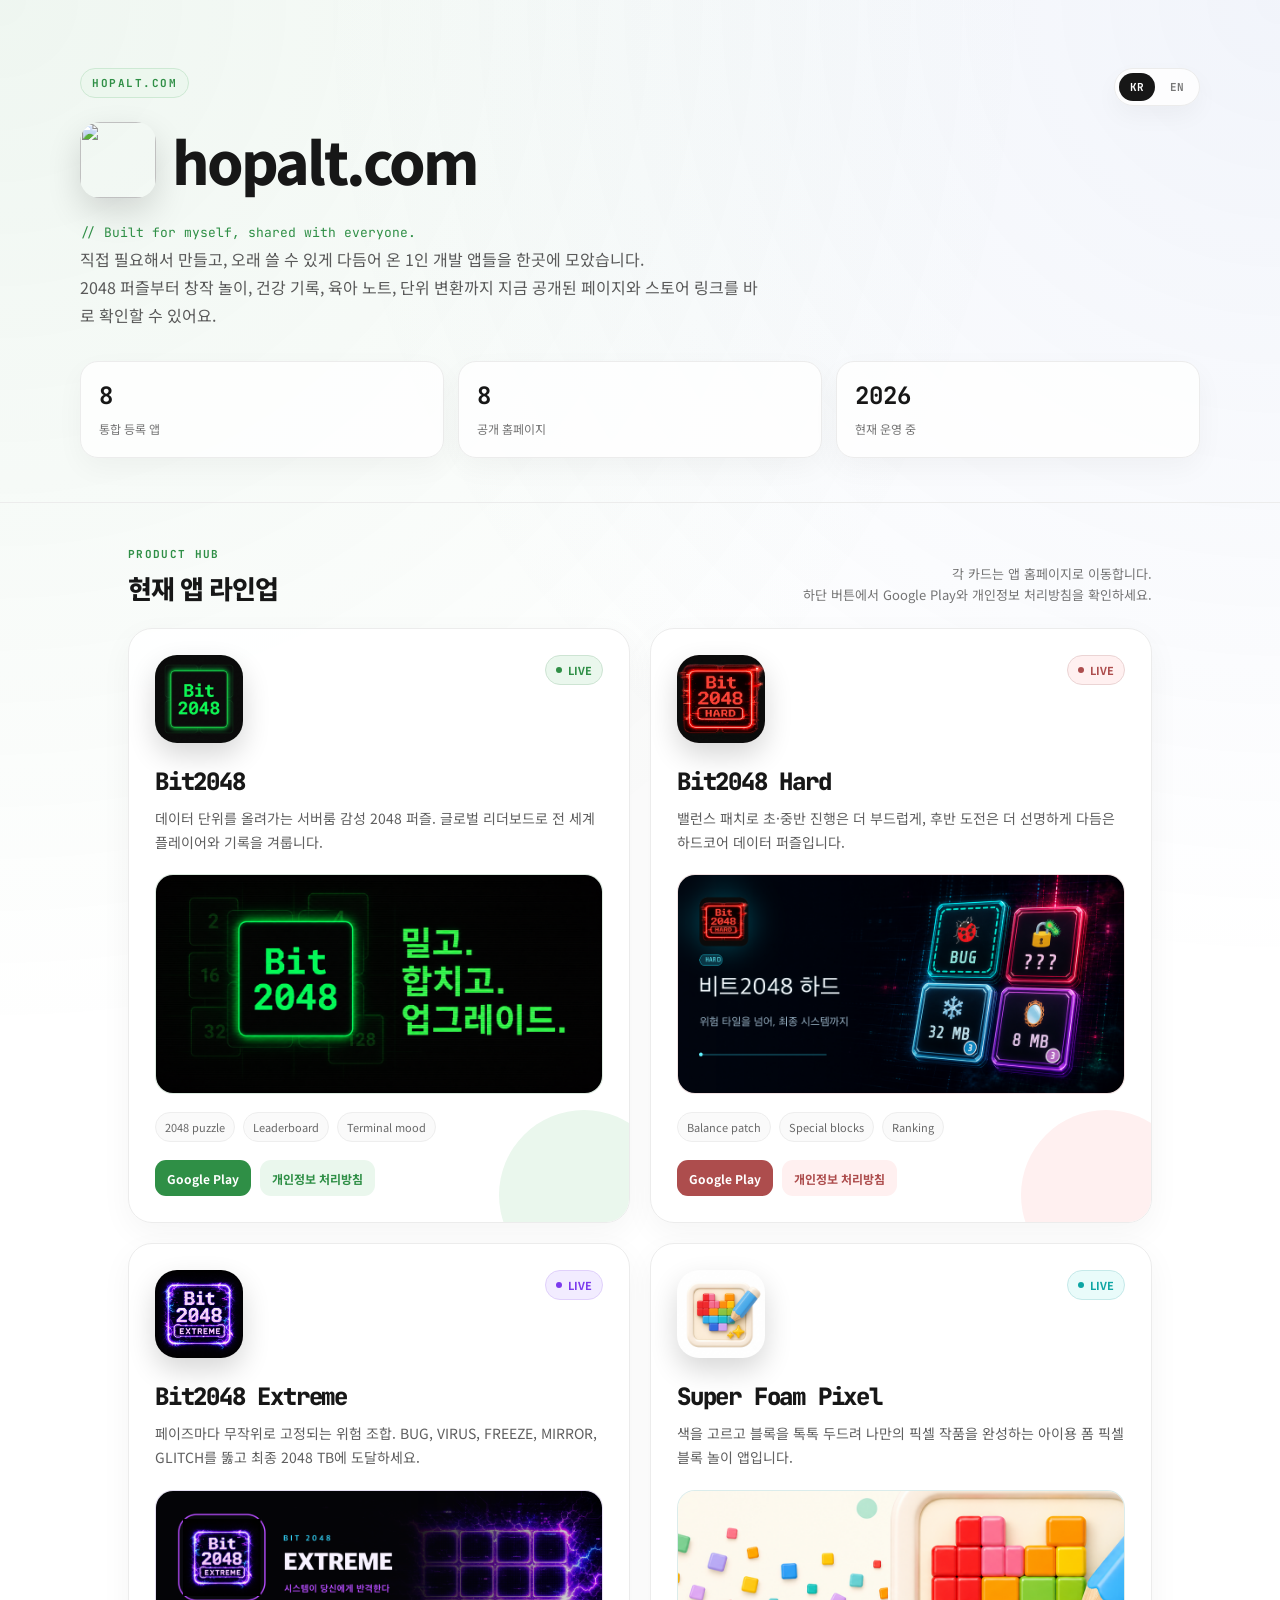
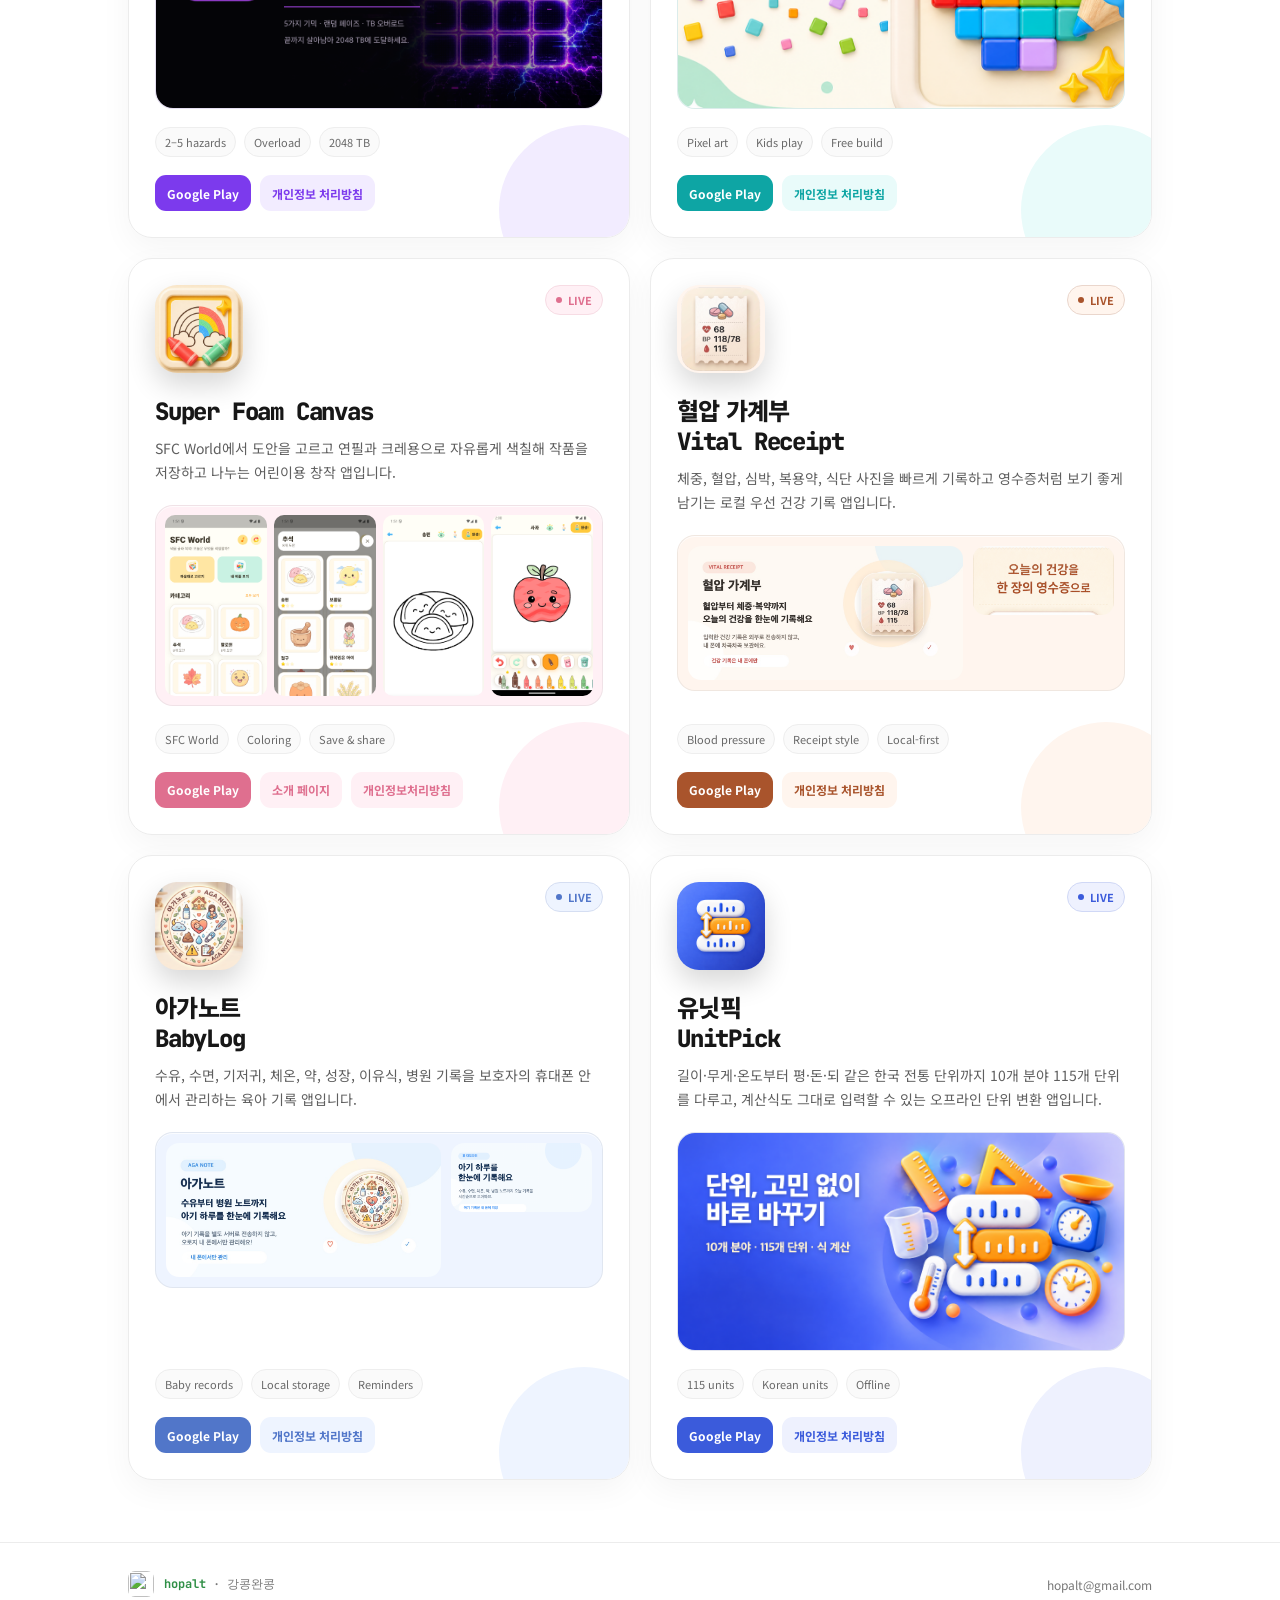
==== commit e69b5e27: "Super Foam Canvas 스토어 링크를 추가한다" ====
--- a/index.html
+++ b/index.html
@@ -721,7 +721,7 @@
             <article class="app-card tone-canvas" tabindex="0" role="link" data-home-url="super-foam-canvas/" data-label-ko="Super Foam Canvas 소개 페이지 열기" data-label-en="Open the Super Foam Canvas page" aria-label="Super Foam Canvas 소개 페이지 열기">
                 <div class="card-top">
                     <img class="app-icon" src="images/icons/super-foam-canvas.png" alt="Super Foam Canvas 앱 아이콘" data-alt-ko="Super Foam Canvas 앱 아이콘" data-alt-en="Super Foam Canvas app icon">
-                    <span class="status">PAGE</span>
+                    <span class="status">LIVE</span>
                 </div>
                 <h3 class="app-name"><span class="mono">Super Foam Canvas</span></h3>
                 <p class="app-desc"
@@ -739,7 +739,8 @@
                     <span class="chip">Save &amp; share</span>
                 </div>
                 <div class="actions">
-                    <a class="action" href="super-foam-canvas/" data-ko="소개 페이지" data-en="Learn more">소개 페이지</a>
+                    <a class="action" href="https://play.google.com/store/apps/details?id=com.hopalt.coloring_book" target="_blank" rel="noopener">Google Play</a>
+                    <a class="action secondary" href="super-foam-canvas/" data-ko="소개 페이지" data-en="Learn more">소개 페이지</a>
                     <a class="action secondary" href="super-foam-canvas/ko/privacy/" data-lang-href-ko="super-foam-canvas/ko/privacy/" data-lang-href-en="super-foam-canvas/privacy/" data-ko="개인정보처리방침" data-en="Privacy Policy">개인정보처리방침</a>
                 </div>
             </article>
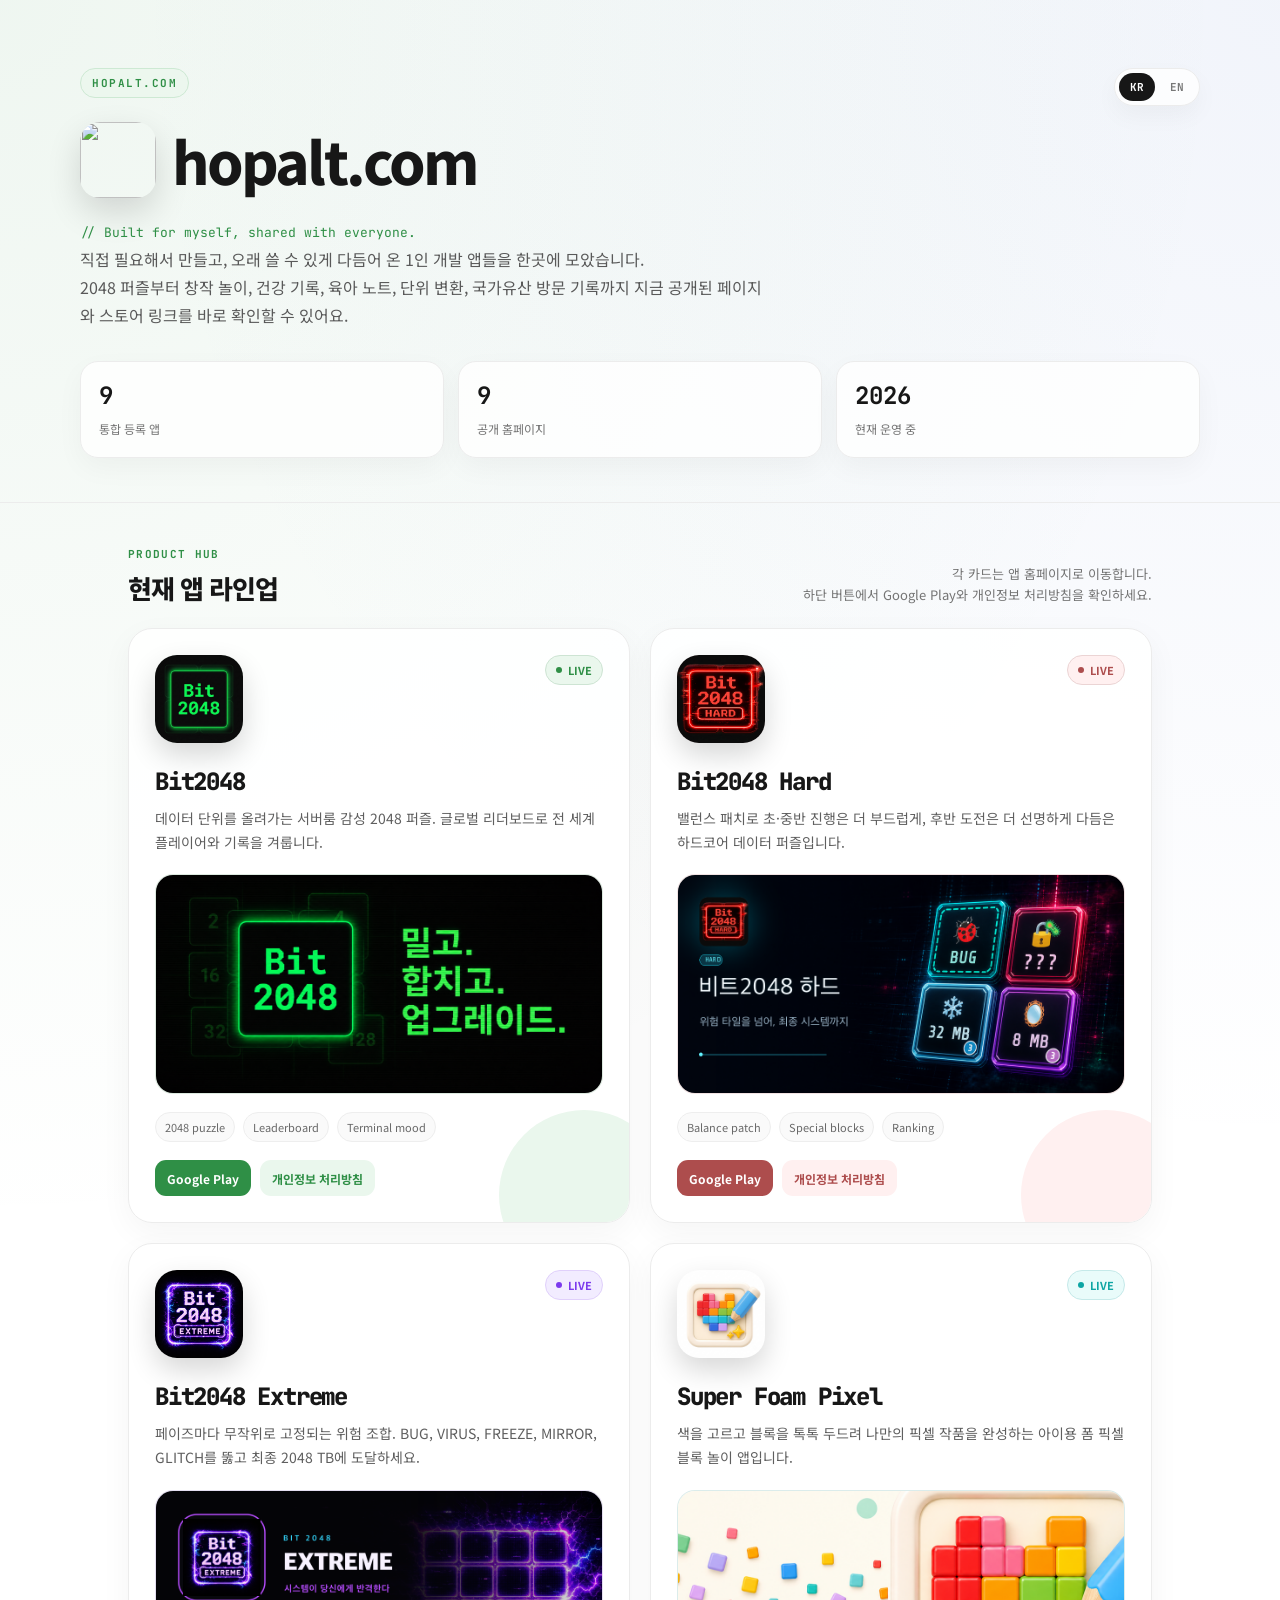
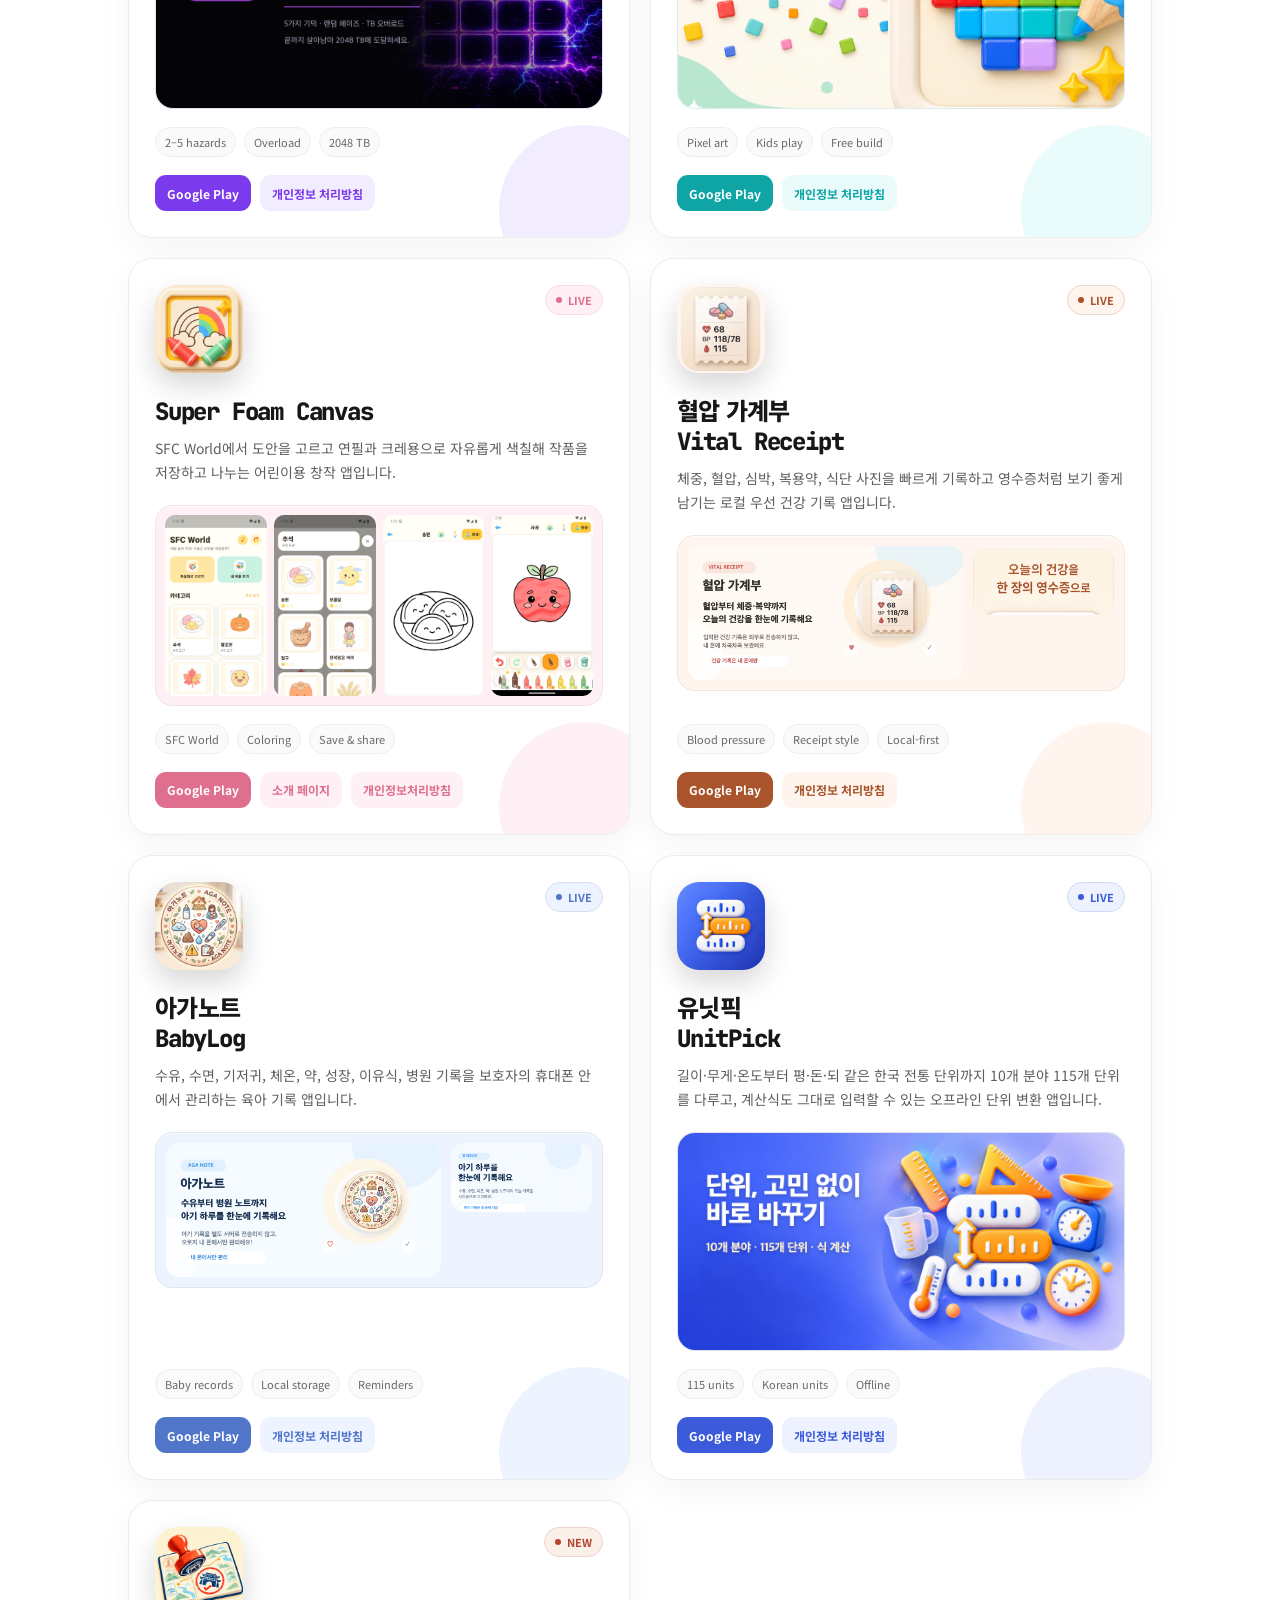
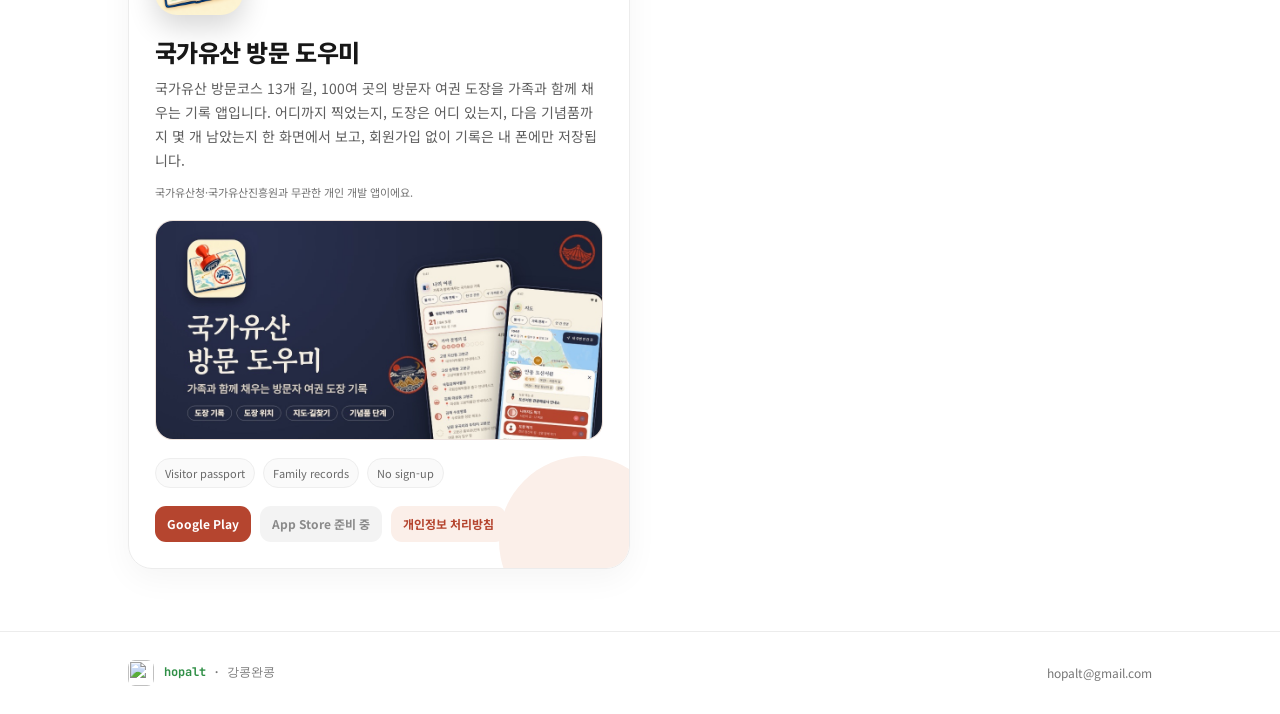
==== commit 59ee40d2: "국가유산 방문 도우미를 홈페이지에 추가한다 Co-Authored-By: Claude Opus 5.5 <noreply@anthropic.com>" ====
--- a/index.html
+++ b/index.html
@@ -5,7 +5,7 @@
 <meta name="viewport" content="width=device-width, initial-scale=1.0">
 <meta name="description" content="hopalt가 직접 쓰려고 만들고 공개한 앱들을 모아둔 홈페이지입니다.">
 <meta property="og:title" content="hopalt.com">
-<meta property="og:description" content="Bit2048 시리즈, Super Foam Pixel, Super Foam Canvas와 생활 앱들을 한곳에서 만나보세요.">
+<meta property="og:description" content="Bit2048 시리즈, Super Foam Pixel, Super Foam Canvas와 생활·여행 앱들을 한곳에서 만나보세요.">
 <meta property="og:image" content="images/icons/hopalt.png">
 <title>hopalt.com</title>
 <link rel="icon" type="image/png" href="images/icons/hopalt.png">
@@ -39,6 +39,8 @@
         --baby-soft: #eef4ff;
         --unit: #3b5bdb;
         --unit-soft: #eef1fe;
+        --stamp: #b5452f;
+        --stamp-soft: #fbefe9;
     }
 
     body {
@@ -306,6 +308,11 @@
         --tone-soft: var(--unit-soft);
     }
 
+    .tone-stamp {
+        --tone: var(--stamp);
+        --tone-soft: var(--stamp-soft);
+    }
+
     .card-top {
         display: flex;
         justify-content: space-between;
@@ -472,6 +479,24 @@
         opacity: 0.88;
     }
 
+    .action.pending {
+        color: #8a8a8a;
+        background: #f3f3f3;
+        cursor: default;
+    }
+
+    .action.pending:hover {
+        transform: none;
+        opacity: 1;
+    }
+
+    .app-note {
+        color: var(--muted);
+        font-size: 11px;
+        line-height: 1.6;
+        margin: -6px 0 16px;
+    }
+
     .footer-wrap {
         border-top: 1px solid var(--line);
         margin-top: 18px;
@@ -594,16 +619,16 @@
             </h1>
             <p class="hero-sub">
                 <em>// Built for myself, shared with everyone.</em><br>
-                <span data-ko="직접 필요해서 만들고, 오래 쓸 수 있게 다듬어 온 1인 개발 앱들을 한곳에 모았습니다.<br>2048 퍼즐부터 창작 놀이, 건강 기록, 육아 노트, 단위 변환까지 지금 공개된 페이지와 스토어 링크를 바로 확인할 수 있어요."
-                      data-en="A home for solo-built apps I made for my own needs and kept refining for everyday use.<br>From 2048 puzzles to creative play, health records, baby logs, and unit conversion, you can find the latest pages and store links here.">직접 필요해서 만들고, 오래 쓸 수 있게 다듬어 온 1인 개발 앱들을 한곳에 모았습니다.<br>2048 퍼즐부터 창작 놀이, 건강 기록, 육아 노트, 단위 변환까지 지금 공개된 페이지와 스토어 링크를 바로 확인할 수 있어요.</span>
+                <span data-ko="직접 필요해서 만들고, 오래 쓸 수 있게 다듬어 온 1인 개발 앱들을 한곳에 모았습니다.<br>2048 퍼즐부터 창작 놀이, 건강 기록, 육아 노트, 단위 변환, 국가유산 방문 기록까지 지금 공개된 페이지와 스토어 링크를 바로 확인할 수 있어요."
+                      data-en="A home for solo-built apps I made for my own needs and kept refining for everyday use.<br>From 2048 puzzles to creative play, health records, baby logs, unit conversion, and heritage visit logs, you can find the latest pages and store links here.">직접 필요해서 만들고, 오래 쓸 수 있게 다듬어 온 1인 개발 앱들을 한곳에 모았습니다.<br>2048 퍼즐부터 창작 놀이, 건강 기록, 육아 노트, 단위 변환, 국가유산 방문 기록까지 지금 공개된 페이지와 스토어 링크를 바로 확인할 수 있어요.</span>
             </p>
             <div class="hero-stats" aria-label="앱 현황" data-aria-ko="앱 현황" data-aria-en="App status">
                 <div class="stat">
-                    <strong>8</strong>
+                    <strong>9</strong>
                     <span data-ko="통합 등록 앱" data-en="Apps in the hub">통합 등록 앱</span>
                 </div>
                 <div class="stat">
-                    <strong>8</strong>
+                    <strong>9</strong>
                     <span data-ko="공개 홈페이지" data-en="Public homepages">공개 홈페이지</span>
                 </div>
                 <div class="stat">
@@ -813,6 +838,33 @@
                 <div class="actions">
                     <a class="action" href="https://play.google.com/store/apps/details?id=com.hopalt.unitconv" target="_blank" rel="noopener">Google Play</a>
                     <a class="action secondary" href="https://unitpick.hopalt.com/privacy/" target="_blank" rel="noopener" data-ko="개인정보 처리방침" data-en="Privacy Policy">개인정보 처리방침</a>
+                </div>
+            </article>
+
+            <article class="app-card tone-stamp" tabindex="0" role="link" data-home-url="https://khstamp.hopalt.com/" data-label-ko="국가유산 방문 도우미 홈페이지 열기" data-label-en="Open the Heritage Visit Helper homepage" aria-label="국가유산 방문 도우미 홈페이지 열기">
+                <div class="card-top">
+                    <img class="app-icon" src="images/icons/heritage-stamp.png" alt="국가유산 방문 도우미 앱 아이콘" data-alt-ko="국가유산 방문 도우미 앱 아이콘" data-alt-en="Heritage Visit Helper app icon">
+                    <span class="status">NEW</span>
+                </div>
+                <h3 class="app-name">국가유산 방문 도우미</h3>
+                <p class="app-desc"
+                   data-ko="국가유산 방문코스 13개 길, 100여 곳의 방문자 여권 도장을 가족과 함께 채우는 기록 앱입니다. 어디까지 찍었는지, 도장은 어디 있는지, 다음 기념품까지 몇 개 남았는지 한 화면에서 보고, 회원가입 없이 기록은 내 폰에만 저장됩니다."
+                   data-en="A family stamp log for the Korea Heritage visitor passport—13 routes and 100+ sites. See where you’ve stamped, where each stamp is, and how many are left until the next souvenir, all on one screen. No sign-up; records stay on your phone.">국가유산 방문코스 13개 길, 100여 곳의 방문자 여권 도장을 가족과 함께 채우는 기록 앱입니다. 어디까지 찍었는지, 도장은 어디 있는지, 다음 기념품까지 몇 개 남았는지 한 화면에서 보고, 회원가입 없이 기록은 내 폰에만 저장됩니다.</p>
+                <p class="app-note"
+                   data-ko="국가유산청·국가유산진흥원과 무관한 개인 개발 앱이에요."
+                   data-en="An independent app, not affiliated with the Korea Heritage Service or the Korea Cultural Heritage Foundation.">국가유산청·국가유산진흥원과 무관한 개인 개발 앱이에요.</p>
+                <div class="showcase showcase-series">
+                    <img src="images/showcase/heritage-stamp-feature.jpg" alt="국가유산 방문 도우미 피처 그래픽" data-alt-ko="국가유산 방문 도우미 피처 그래픽" data-alt-en="Heritage Visit Helper feature graphic">
+                </div>
+                <div class="chips">
+                    <span class="chip">Visitor passport</span>
+                    <span class="chip">Family records</span>
+                    <span class="chip">No sign-up</span>
+                </div>
+                <div class="actions">
+                    <a class="action" href="https://play.google.com/store/apps/details?id=com.hopalt.heritagestamp" target="_blank" rel="noopener">Google Play</a>
+                    <span class="action pending" aria-disabled="true" data-ko="App Store 준비 중" data-en="App Store coming soon">App Store 준비 중</span>
+                    <a class="action secondary" href="https://khstamp.hopalt.com/privacy/" target="_blank" rel="noopener" data-ko="개인정보 처리방침" data-en="Privacy Policy">개인정보 처리방침</a>
                 </div>
             </article>
         </div>
@@ -894,13 +946,13 @@
 
     document.querySelectorAll('.app-card[data-home-url]').forEach((card) => {
         card.addEventListener('click', (event) => {
-            if (event.target.closest('a, button')) return;
+            if (event.target.closest('a, button, .action')) return;
             window.location.href = card.dataset.homeUrl;
         });
 
         card.addEventListener('keydown', (event) => {
             if (event.key !== 'Enter' && event.key !== ' ') return;
-            if (event.target.closest('a, button')) return;
+            if (event.target.closest('a, button, .action')) return;
             event.preventDefault();
             window.location.href = card.dataset.homeUrl;
         });
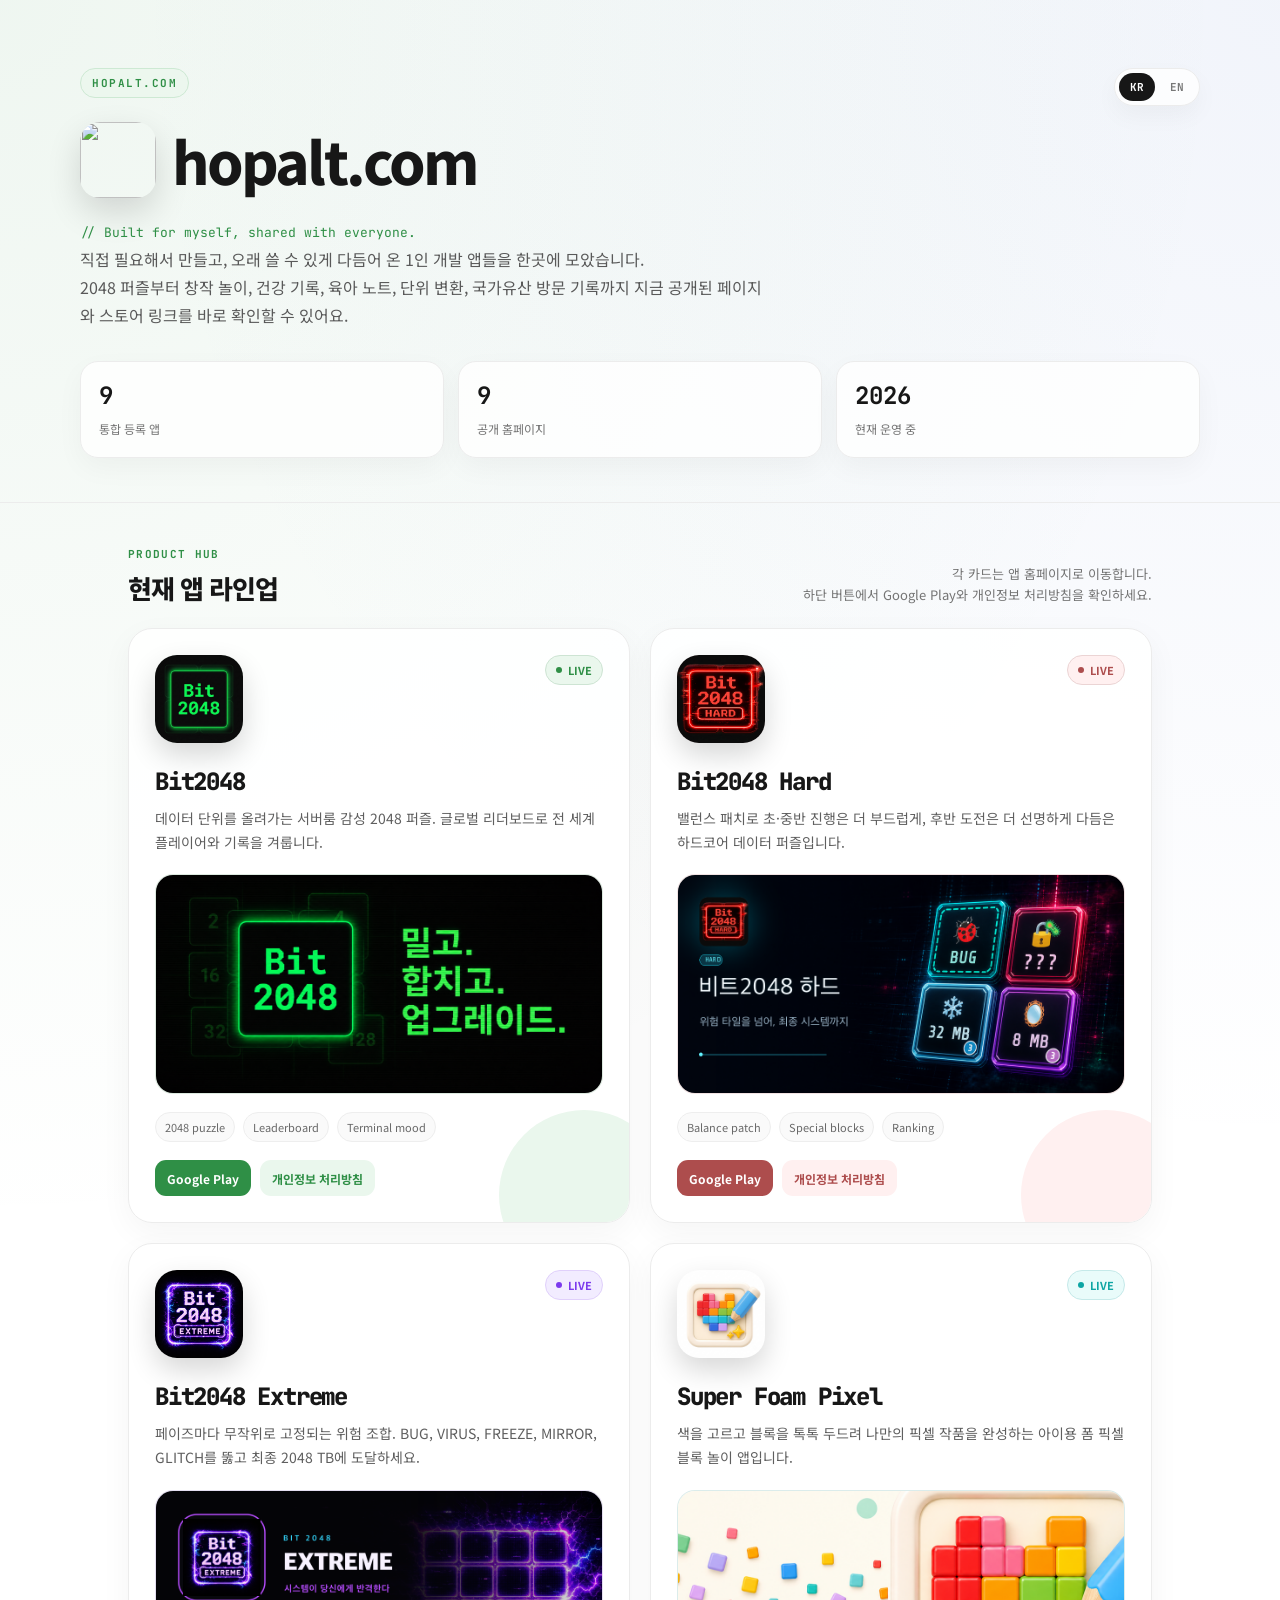
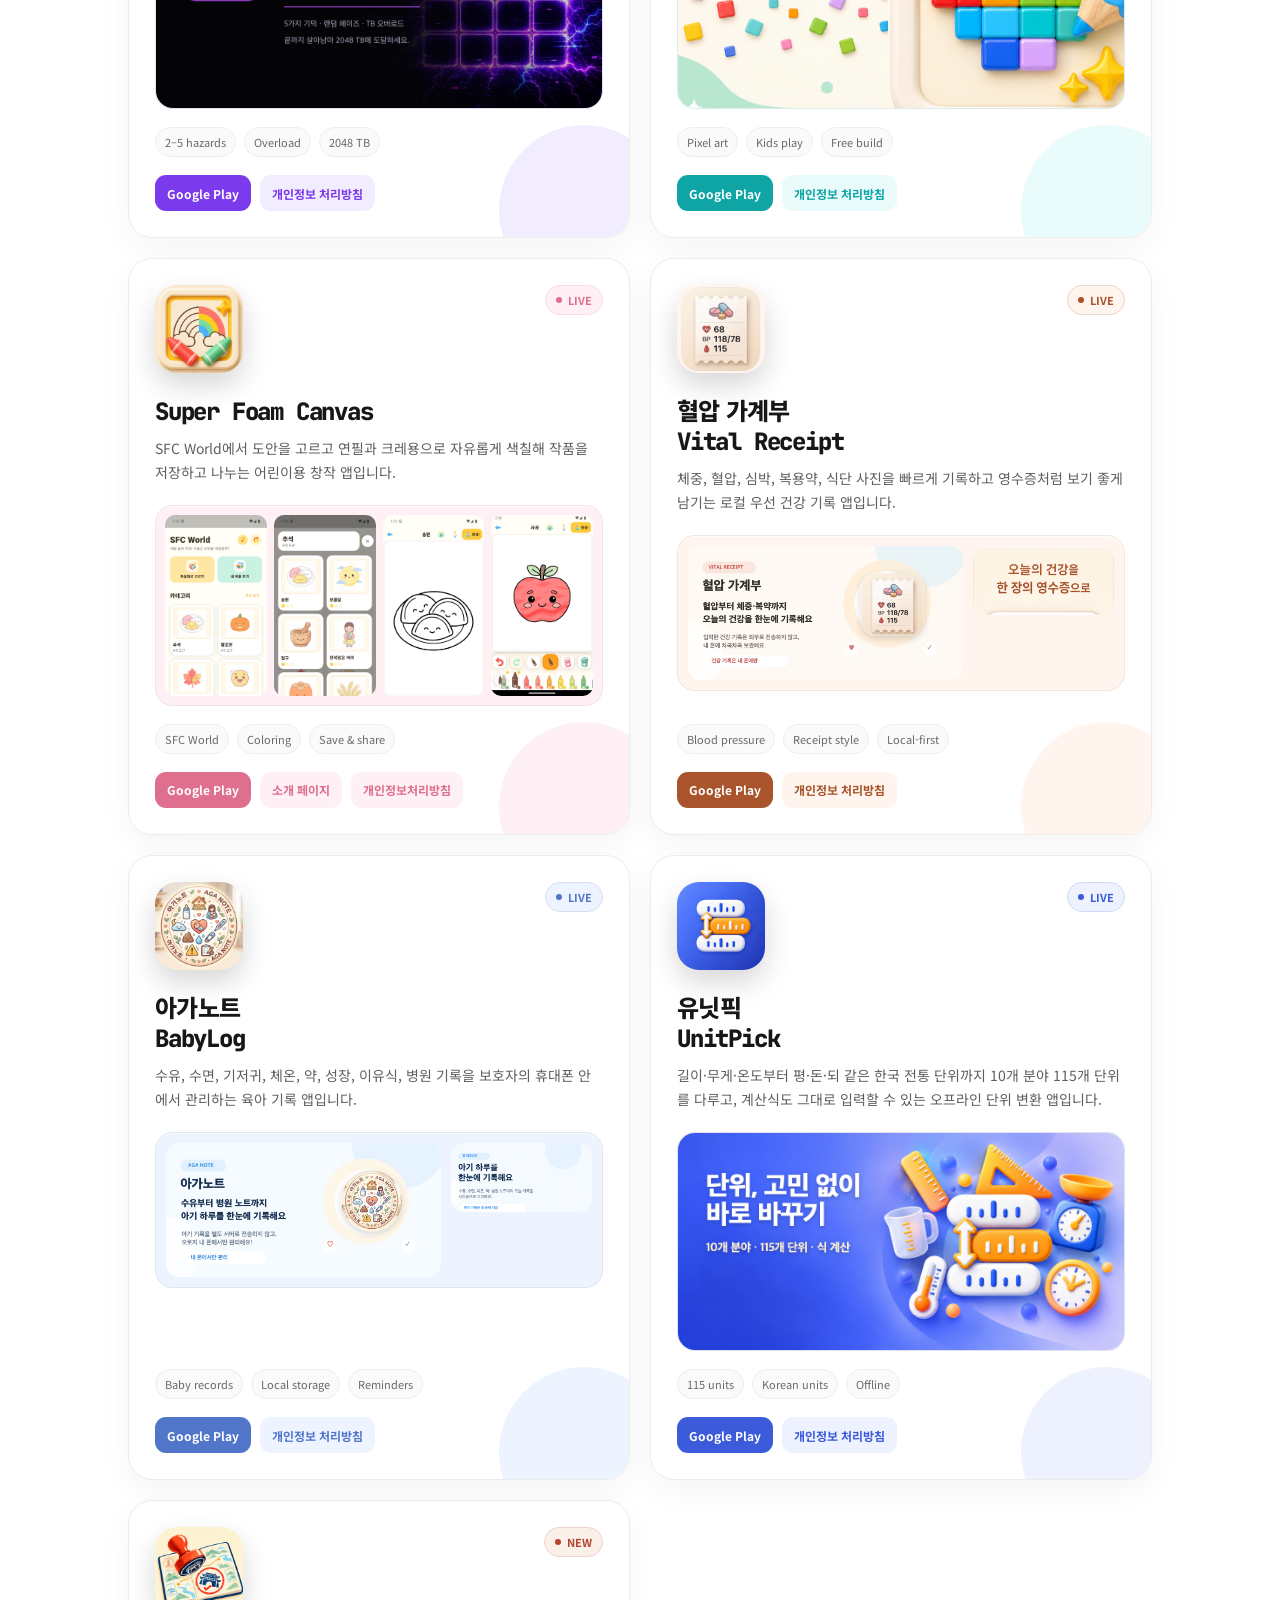
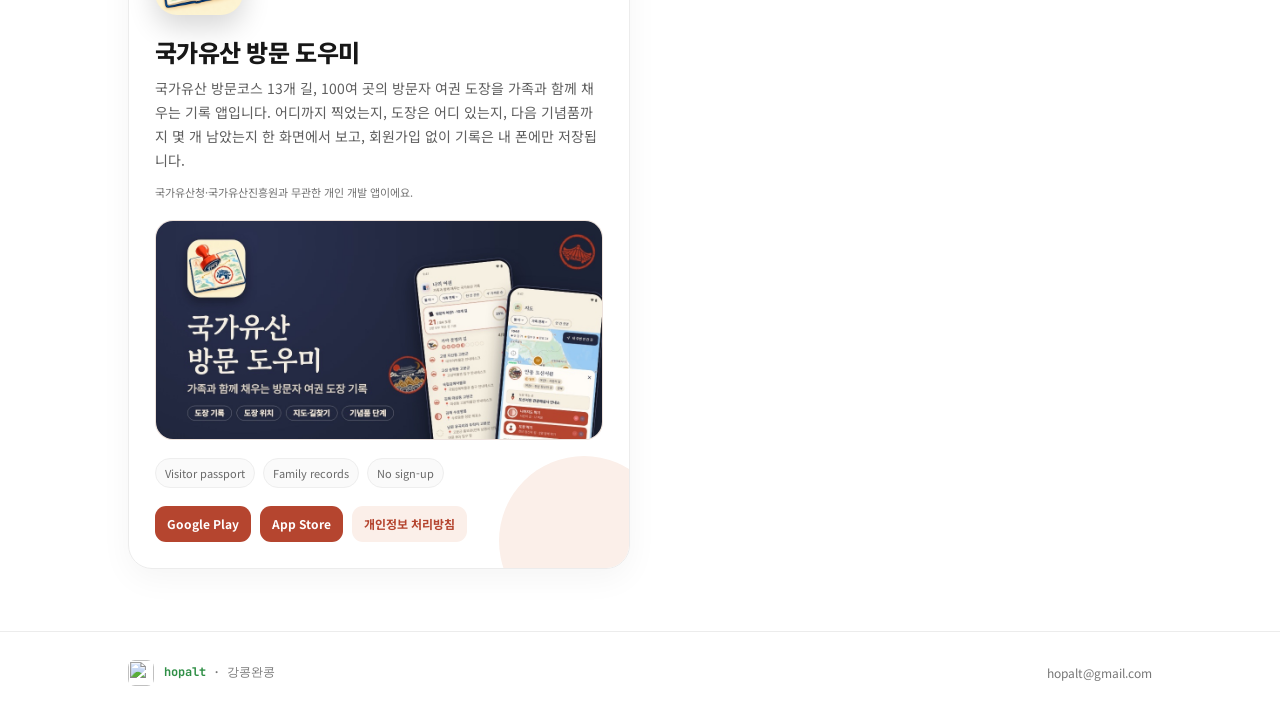
==== commit d5efb40f: "국가유산 방문 도우미 App Store 링크를 추가한다 Co-Authored-By: Claude Opus 5.5 <noreply@anthropic.com>" ====
--- a/index.html
+++ b/index.html
@@ -479,17 +479,6 @@
         opacity: 0.88;
     }
 
-    .action.pending {
-        color: #8a8a8a;
-        background: #f3f3f3;
-        cursor: default;
-    }
-
-    .action.pending:hover {
-        transform: none;
-        opacity: 1;
-    }
-
     .app-note {
         color: var(--muted);
         font-size: 11px;
@@ -863,7 +852,7 @@
                 </div>
                 <div class="actions">
                     <a class="action" href="https://play.google.com/store/apps/details?id=com.hopalt.heritagestamp" target="_blank" rel="noopener">Google Play</a>
-                    <span class="action pending" aria-disabled="true" data-ko="App Store 준비 중" data-en="App Store coming soon">App Store 준비 중</span>
+                    <a class="action" href="https://apps.apple.com/kr/app/%EA%B5%AD%EA%B0%80%EC%9C%A0%EC%82%B0-%EB%B0%A9%EB%AC%B8-%EB%8F%84%EC%9A%B0%EB%AF%B8/id6820375376" target="_blank" rel="noopener">App Store</a>
                     <a class="action secondary" href="https://khstamp.hopalt.com/privacy/" target="_blank" rel="noopener" data-ko="개인정보 처리방침" data-en="Privacy Policy">개인정보 처리방침</a>
                 </div>
             </article>
@@ -946,13 +935,13 @@
 
     document.querySelectorAll('.app-card[data-home-url]').forEach((card) => {
         card.addEventListener('click', (event) => {
-            if (event.target.closest('a, button, .action')) return;
+            if (event.target.closest('a, button')) return;
             window.location.href = card.dataset.homeUrl;
         });
 
         card.addEventListener('keydown', (event) => {
             if (event.key !== 'Enter' && event.key !== ' ') return;
-            if (event.target.closest('a, button, .action')) return;
+            if (event.target.closest('a, button')) return;
             event.preventDefault();
             window.location.href = card.dataset.homeUrl;
         });
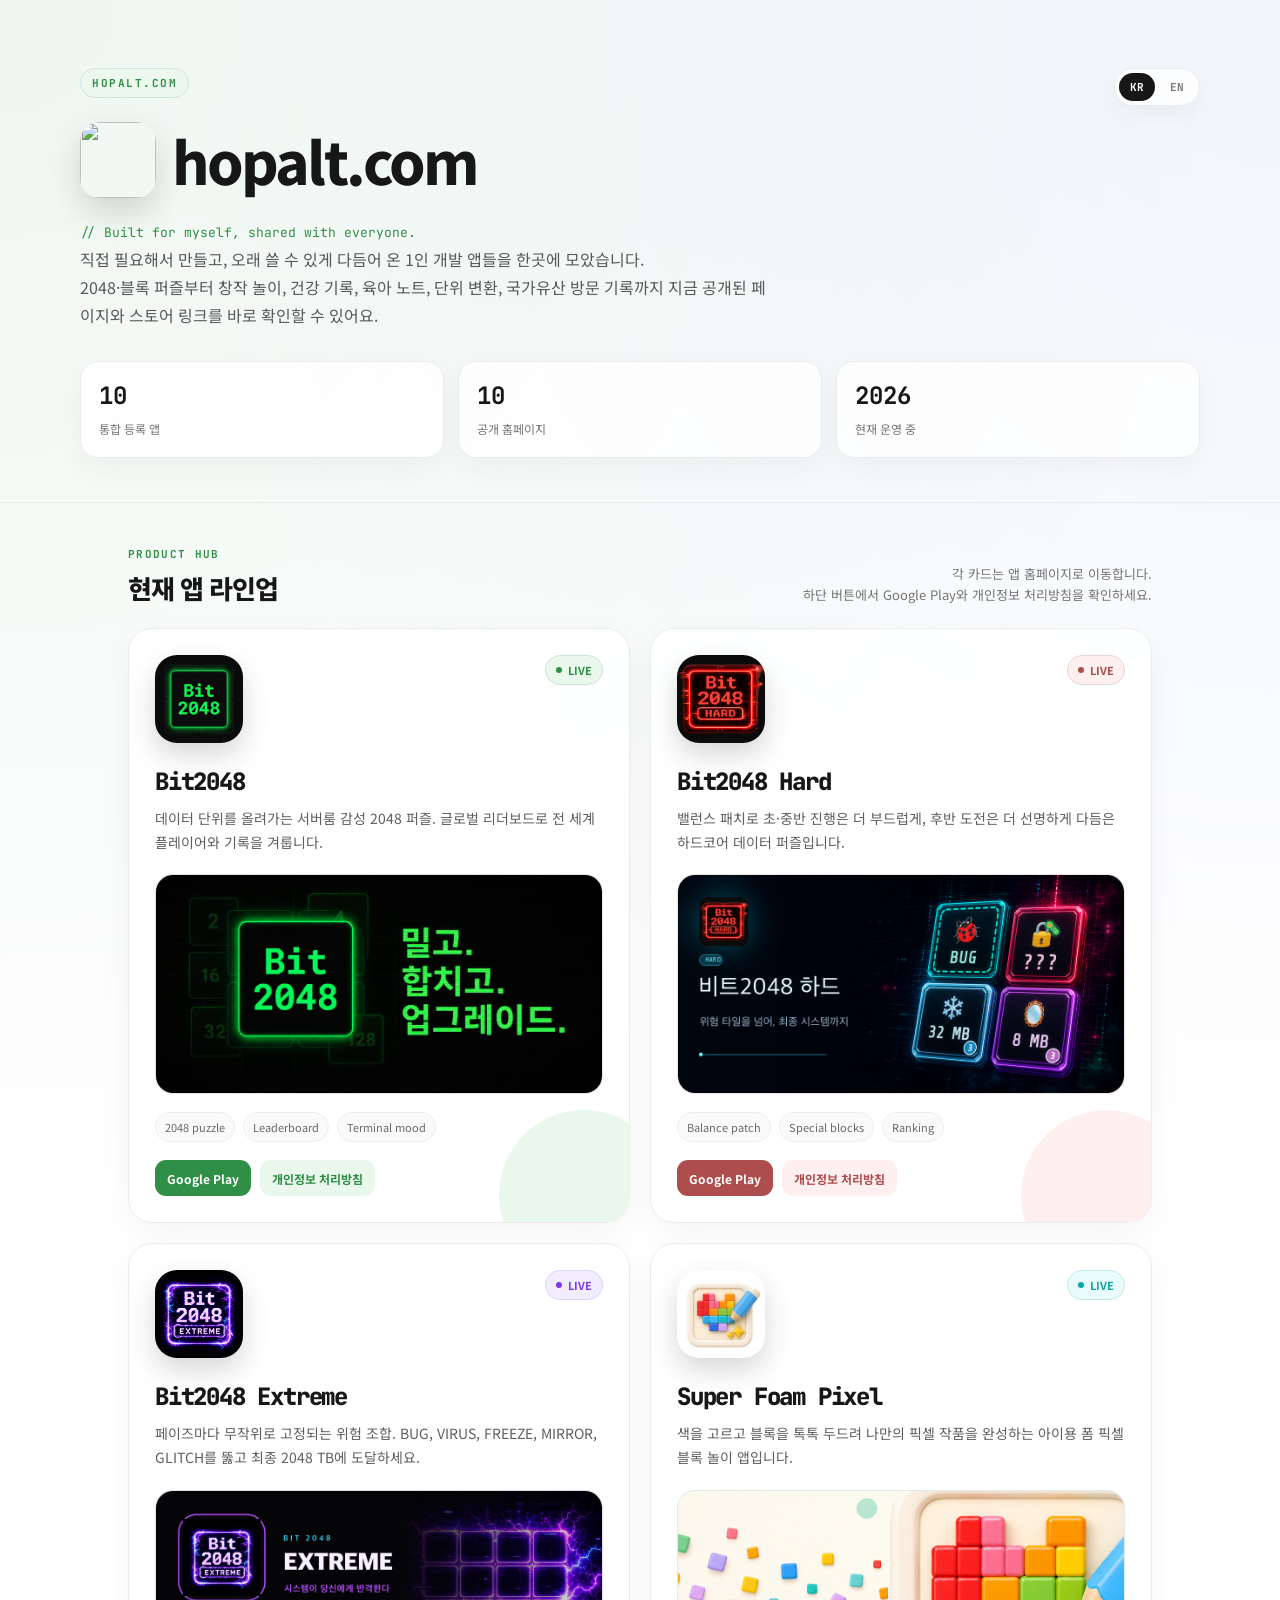
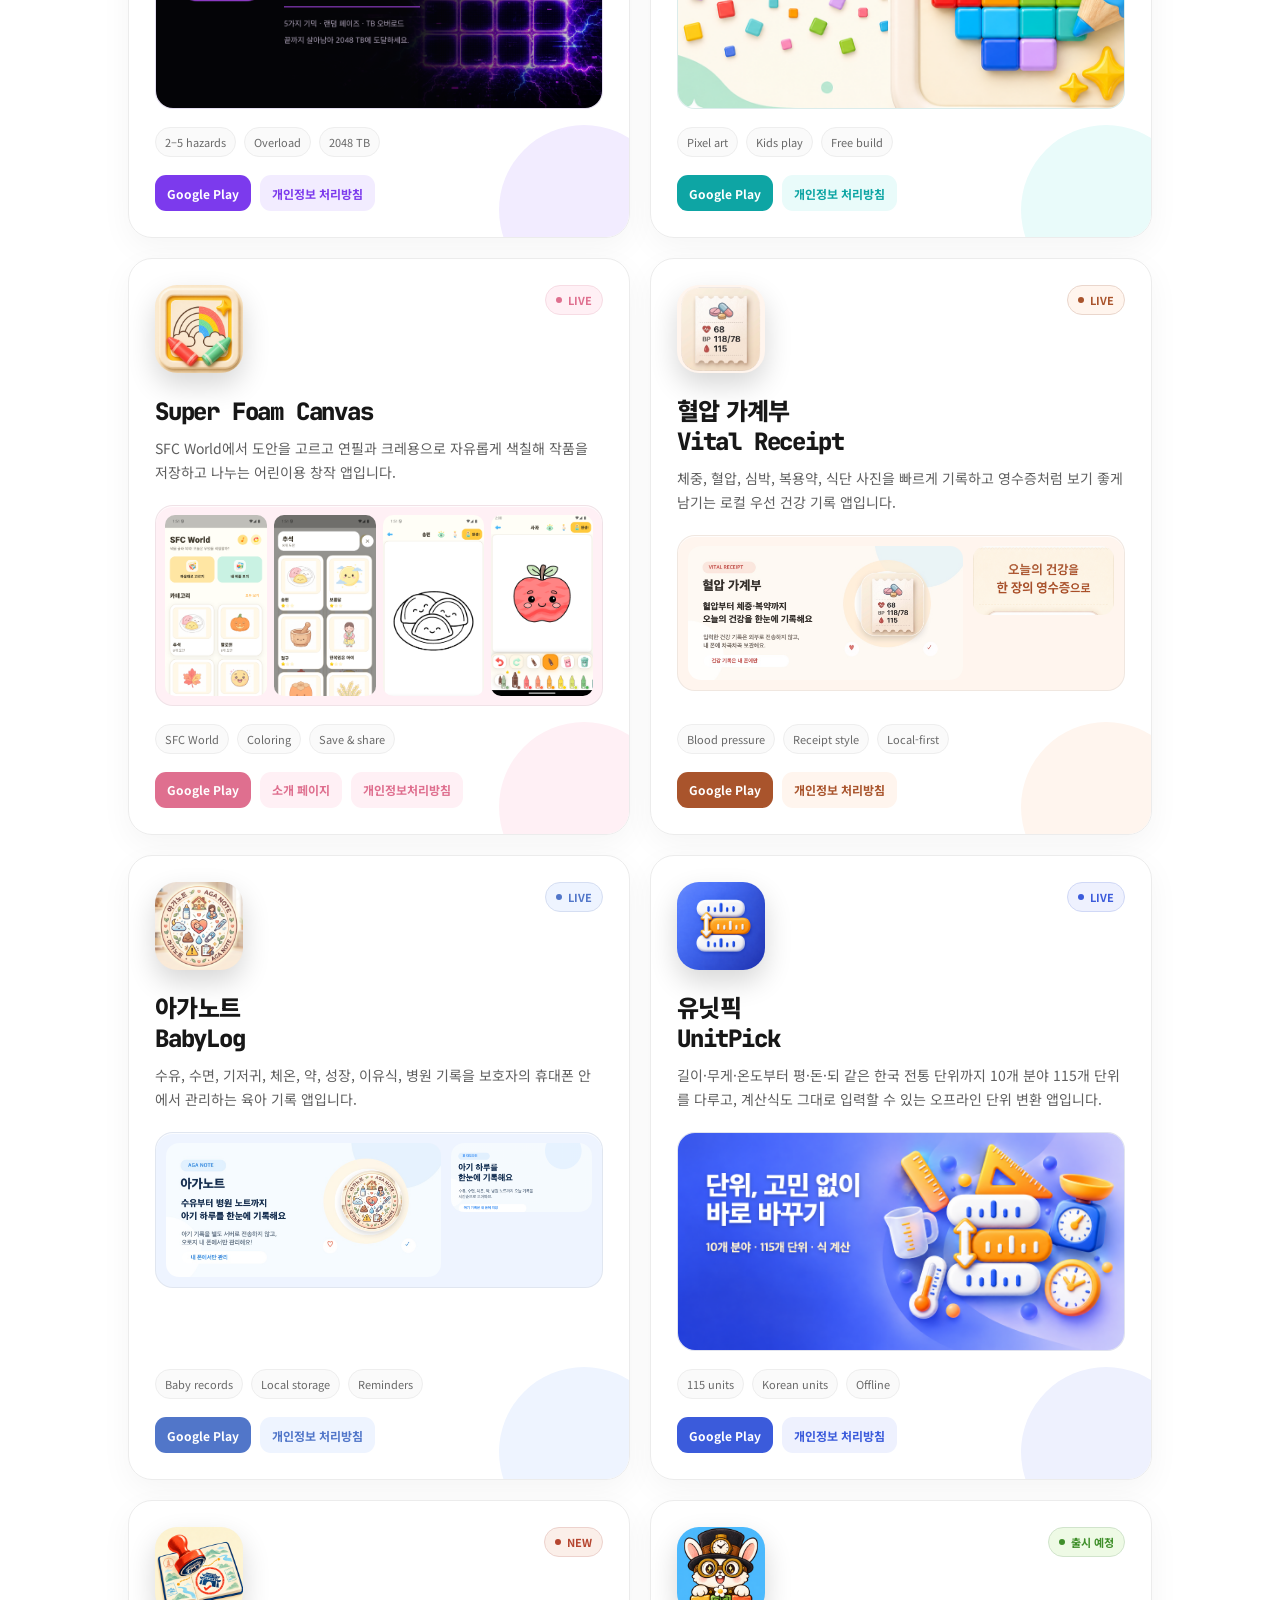
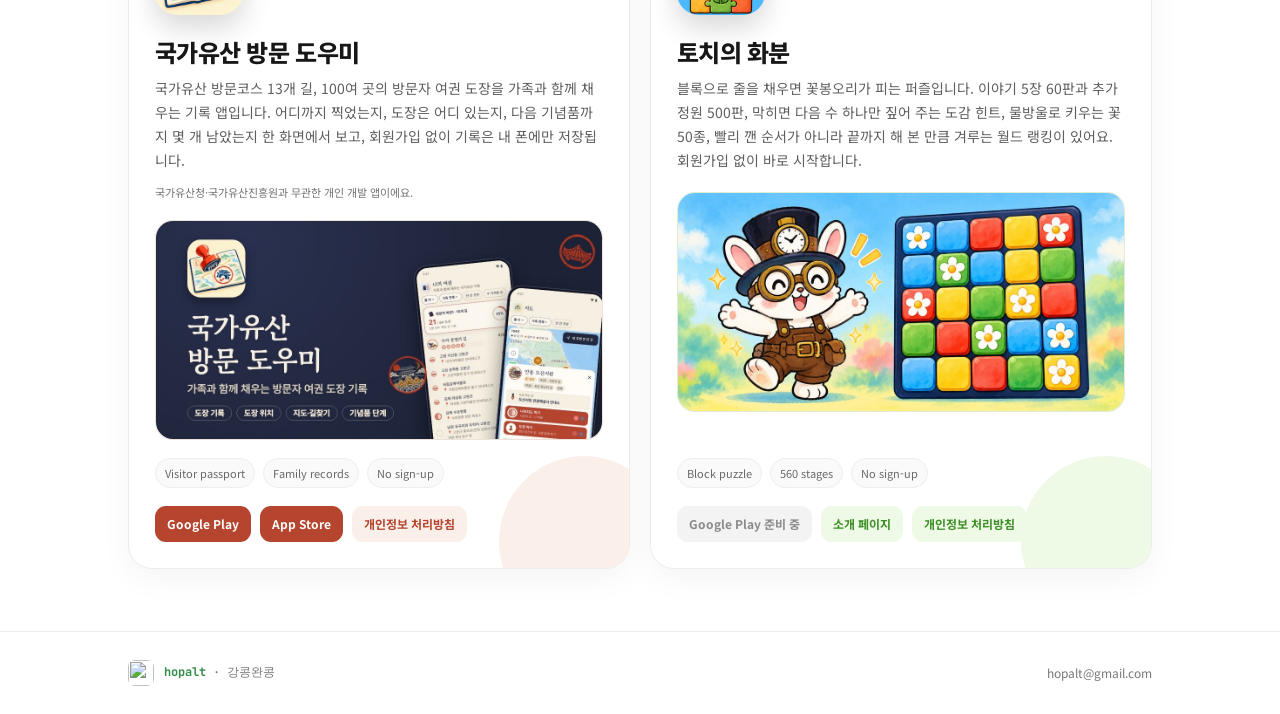
==== commit 23acc551: "토치의 화분을 홈페이지에 추가한다 - 앱 카드: 출시 예정, 소개 페이지·개인정보 처리방침은 tochi-flowerpot.hopalt.com - 통합 등록 앱·공개 홈페이지 수 1" ====
--- a/index.html
+++ b/index.html
@@ -5,7 +5,7 @@
 <meta name="viewport" content="width=device-width, initial-scale=1.0">
 <meta name="description" content="hopalt가 직접 쓰려고 만들고 공개한 앱들을 모아둔 홈페이지입니다.">
 <meta property="og:title" content="hopalt.com">
-<meta property="og:description" content="Bit2048 시리즈, Super Foam Pixel, Super Foam Canvas와 생활·여행 앱들을 한곳에서 만나보세요.">
+<meta property="og:description" content="Bit2048 시리즈, 토치의 화분, Super Foam Pixel, Super Foam Canvas와 생활·여행 앱들을 한곳에서 만나보세요.">
 <meta property="og:image" content="images/icons/hopalt.png">
 <title>hopalt.com</title>
 <link rel="icon" type="image/png" href="images/icons/hopalt.png">
@@ -41,6 +41,8 @@
         --unit-soft: #eef1fe;
         --stamp: #b5452f;
         --stamp-soft: #fbefe9;
+        --flower: #3f8f2a;
+        --flower-soft: #eefae5;
     }
 
     body {
@@ -313,6 +315,11 @@
         --tone-soft: var(--stamp-soft);
     }
 
+    .tone-flower {
+        --tone: var(--flower);
+        --tone-soft: var(--flower-soft);
+    }
+
     .card-top {
         display: flex;
         justify-content: space-between;
@@ -479,6 +486,17 @@
         opacity: 0.88;
     }
 
+    .action.pending {
+        color: #8a8a8a;
+        background: #f3f3f3;
+        cursor: default;
+    }
+
+    .action.pending:hover {
+        transform: none;
+        opacity: 1;
+    }
+
     .app-note {
         color: var(--muted);
         font-size: 11px;
@@ -608,16 +626,16 @@
             </h1>
             <p class="hero-sub">
                 <em>// Built for myself, shared with everyone.</em><br>
-                <span data-ko="직접 필요해서 만들고, 오래 쓸 수 있게 다듬어 온 1인 개발 앱들을 한곳에 모았습니다.<br>2048 퍼즐부터 창작 놀이, 건강 기록, 육아 노트, 단위 변환, 국가유산 방문 기록까지 지금 공개된 페이지와 스토어 링크를 바로 확인할 수 있어요."
-                      data-en="A home for solo-built apps I made for my own needs and kept refining for everyday use.<br>From 2048 puzzles to creative play, health records, baby logs, unit conversion, and heritage visit logs, you can find the latest pages and store links here.">직접 필요해서 만들고, 오래 쓸 수 있게 다듬어 온 1인 개발 앱들을 한곳에 모았습니다.<br>2048 퍼즐부터 창작 놀이, 건강 기록, 육아 노트, 단위 변환, 국가유산 방문 기록까지 지금 공개된 페이지와 스토어 링크를 바로 확인할 수 있어요.</span>
+                <span data-ko="직접 필요해서 만들고, 오래 쓸 수 있게 다듬어 온 1인 개발 앱들을 한곳에 모았습니다.<br>2048·블록 퍼즐부터 창작 놀이, 건강 기록, 육아 노트, 단위 변환, 국가유산 방문 기록까지 지금 공개된 페이지와 스토어 링크를 바로 확인할 수 있어요."
+                      data-en="A home for solo-built apps I made for my own needs and kept refining for everyday use.<br>From 2048 and block puzzles to creative play, health records, baby logs, unit conversion, and heritage visit logs, you can find the latest pages and store links here.">직접 필요해서 만들고, 오래 쓸 수 있게 다듬어 온 1인 개발 앱들을 한곳에 모았습니다.<br>2048·블록 퍼즐부터 창작 놀이, 건강 기록, 육아 노트, 단위 변환, 국가유산 방문 기록까지 지금 공개된 페이지와 스토어 링크를 바로 확인할 수 있어요.</span>
             </p>
             <div class="hero-stats" aria-label="앱 현황" data-aria-ko="앱 현황" data-aria-en="App status">
                 <div class="stat">
-                    <strong>9</strong>
+                    <strong>10</strong>
                     <span data-ko="통합 등록 앱" data-en="Apps in the hub">통합 등록 앱</span>
                 </div>
                 <div class="stat">
-                    <strong>9</strong>
+                    <strong>10</strong>
                     <span data-ko="공개 홈페이지" data-en="Public homepages">공개 홈페이지</span>
                 </div>
                 <div class="stat">
@@ -854,6 +872,30 @@
                     <a class="action" href="https://play.google.com/store/apps/details?id=com.hopalt.heritagestamp" target="_blank" rel="noopener">Google Play</a>
                     <a class="action" href="https://apps.apple.com/kr/app/%EA%B5%AD%EA%B0%80%EC%9C%A0%EC%82%B0-%EB%B0%A9%EB%AC%B8-%EB%8F%84%EC%9A%B0%EB%AF%B8/id6820375376" target="_blank" rel="noopener">App Store</a>
                     <a class="action secondary" href="https://khstamp.hopalt.com/privacy/" target="_blank" rel="noopener" data-ko="개인정보 처리방침" data-en="Privacy Policy">개인정보 처리방침</a>
+                </div>
+            </article>
+
+            <article class="app-card tone-flower" tabindex="0" role="link" data-home-url="https://tochi-flowerpot.hopalt.com/" data-label-ko="토치의 화분 홈페이지 열기" data-label-en="Open the Tochi's Flowerpot homepage" aria-label="토치의 화분 홈페이지 열기">
+                <div class="card-top">
+                    <img class="app-icon" src="images/icons/tochi-flowerpot.png" alt="토치의 화분 앱 아이콘" data-alt-ko="토치의 화분 앱 아이콘" data-alt-en="Tochi's Flowerpot app icon">
+                    <span class="status" data-ko="출시 예정" data-en="SOON">출시 예정</span>
+                </div>
+                <h3 class="app-name" data-ko="토치의 화분" data-en="Tochi's Flowerpot">토치의 화분</h3>
+                <p class="app-desc"
+                   data-ko="블록으로 줄을 채우면 꽃봉오리가 피는 퍼즐입니다. 이야기 5장 60판과 추가 정원 500판, 막히면 다음 수 하나만 짚어 주는 도감 힌트, 물방울로 키우는 꽃 50종, 빨리 깬 순서가 아니라 끝까지 해 본 만큼 겨루는 월드 랭킹이 있어요. 회원가입 없이 바로 시작합니다."
+                   data-en="A block puzzle where filling a line makes flower buds bloom. Five story chapters with 60 stages plus 500 extra puzzles, a field-guide hint that shows just the next move, 50 flowers grown with water drops, and a world ranking that rewards effort, not speed. No sign-up.">블록으로 줄을 채우면 꽃봉오리가 피는 퍼즐입니다. 이야기 5장 60판과 추가 정원 500판, 막히면 다음 수 하나만 짚어 주는 도감 힌트, 물방울로 키우는 꽃 50종, 빨리 깬 순서가 아니라 끝까지 해 본 만큼 겨루는 월드 랭킹이 있어요. 회원가입 없이 바로 시작합니다.</p>
+                <div class="showcase showcase-series">
+                    <img src="images/showcase/tochi-flowerpot-feature.jpg" alt="토치의 화분 피처 그래픽" data-alt-ko="토치의 화분 피처 그래픽" data-alt-en="Tochi's Flowerpot feature graphic">
+                </div>
+                <div class="chips">
+                    <span class="chip">Block puzzle</span>
+                    <span class="chip">560 stages</span>
+                    <span class="chip">No sign-up</span>
+                </div>
+                <div class="actions">
+                    <span class="action pending" aria-disabled="true" data-ko="Google Play 준비 중" data-en="Google Play coming soon">Google Play 준비 중</span>
+                    <a class="action secondary" href="https://tochi-flowerpot.hopalt.com/ko/" data-lang-href-ko="https://tochi-flowerpot.hopalt.com/ko/" data-lang-href-en="https://tochi-flowerpot.hopalt.com/" target="_blank" rel="noopener" data-ko="소개 페이지" data-en="Learn more">소개 페이지</a>
+                    <a class="action secondary" href="https://tochi-flowerpot.hopalt.com/ko/privacy/" data-lang-href-ko="https://tochi-flowerpot.hopalt.com/ko/privacy/" data-lang-href-en="https://tochi-flowerpot.hopalt.com/privacy/" target="_blank" rel="noopener" data-ko="개인정보 처리방침" data-en="Privacy Policy">개인정보 처리방침</a>
                 </div>
             </article>
         </div>
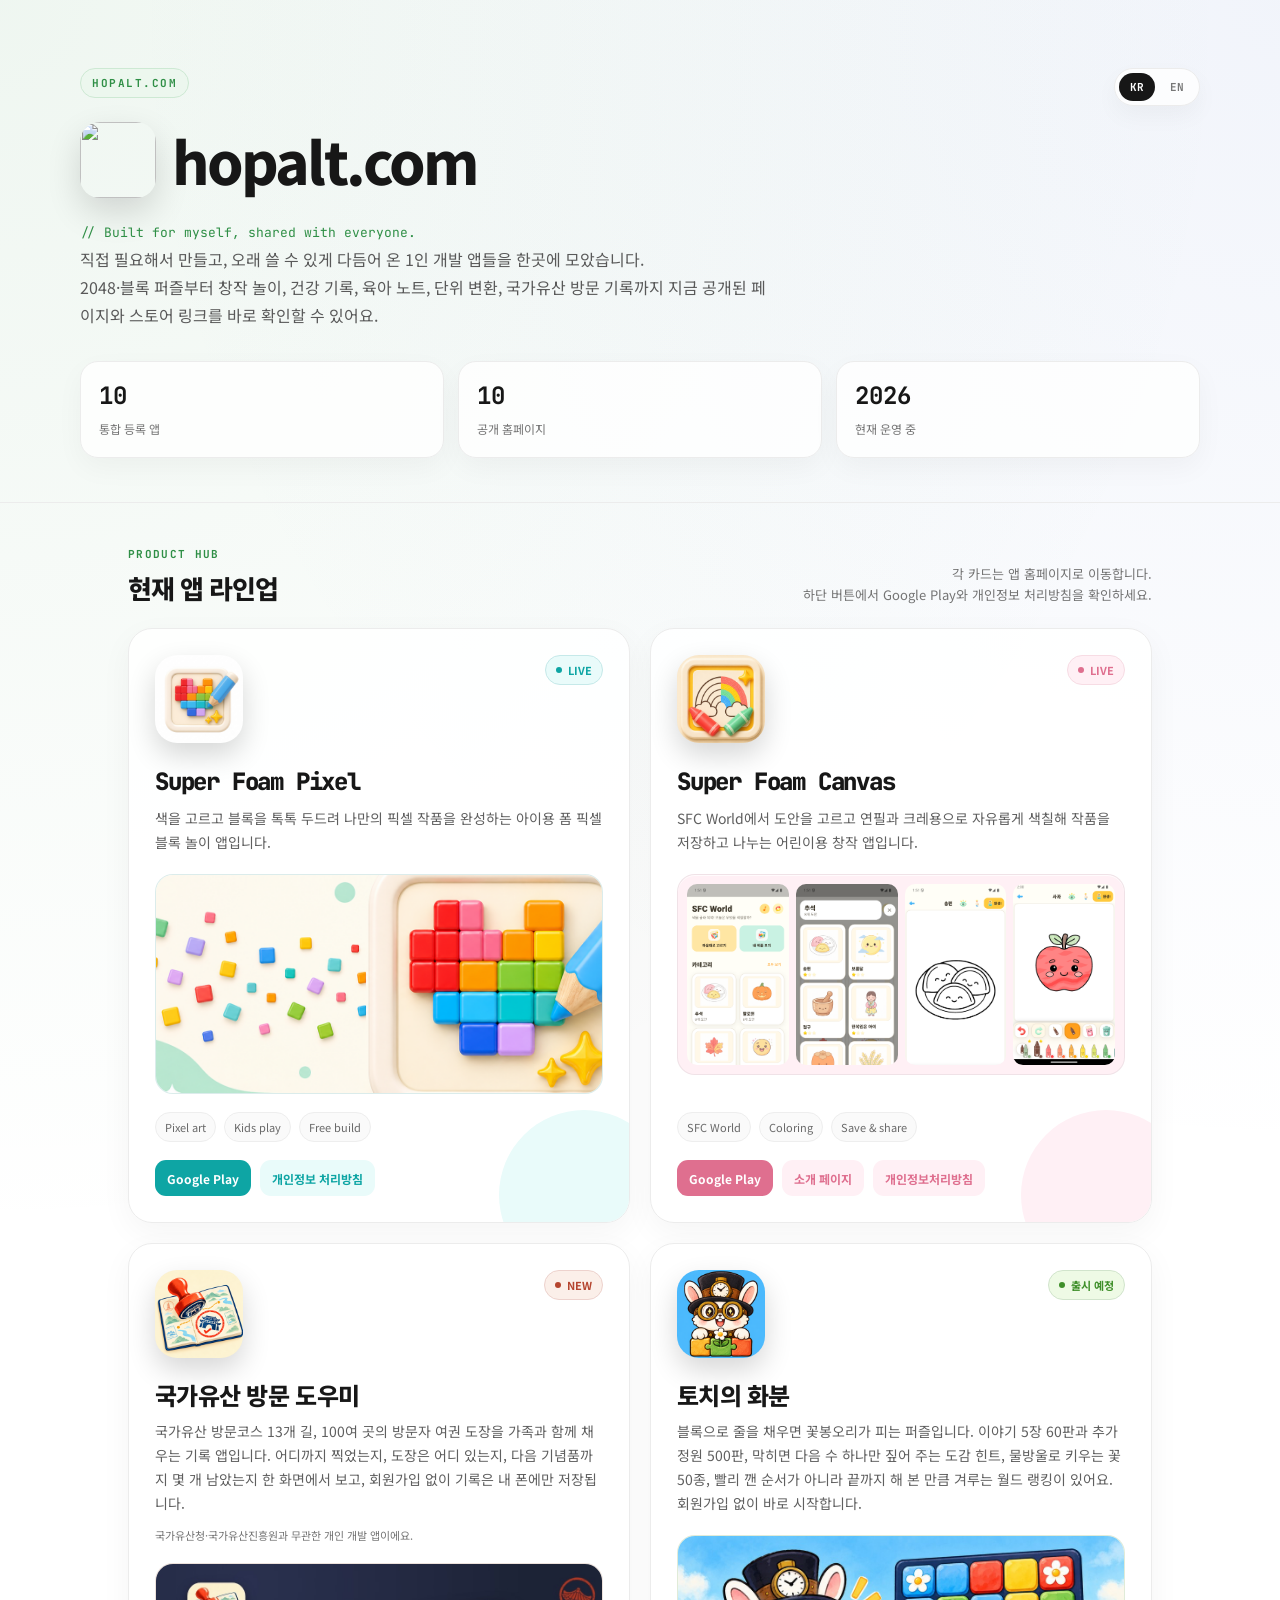
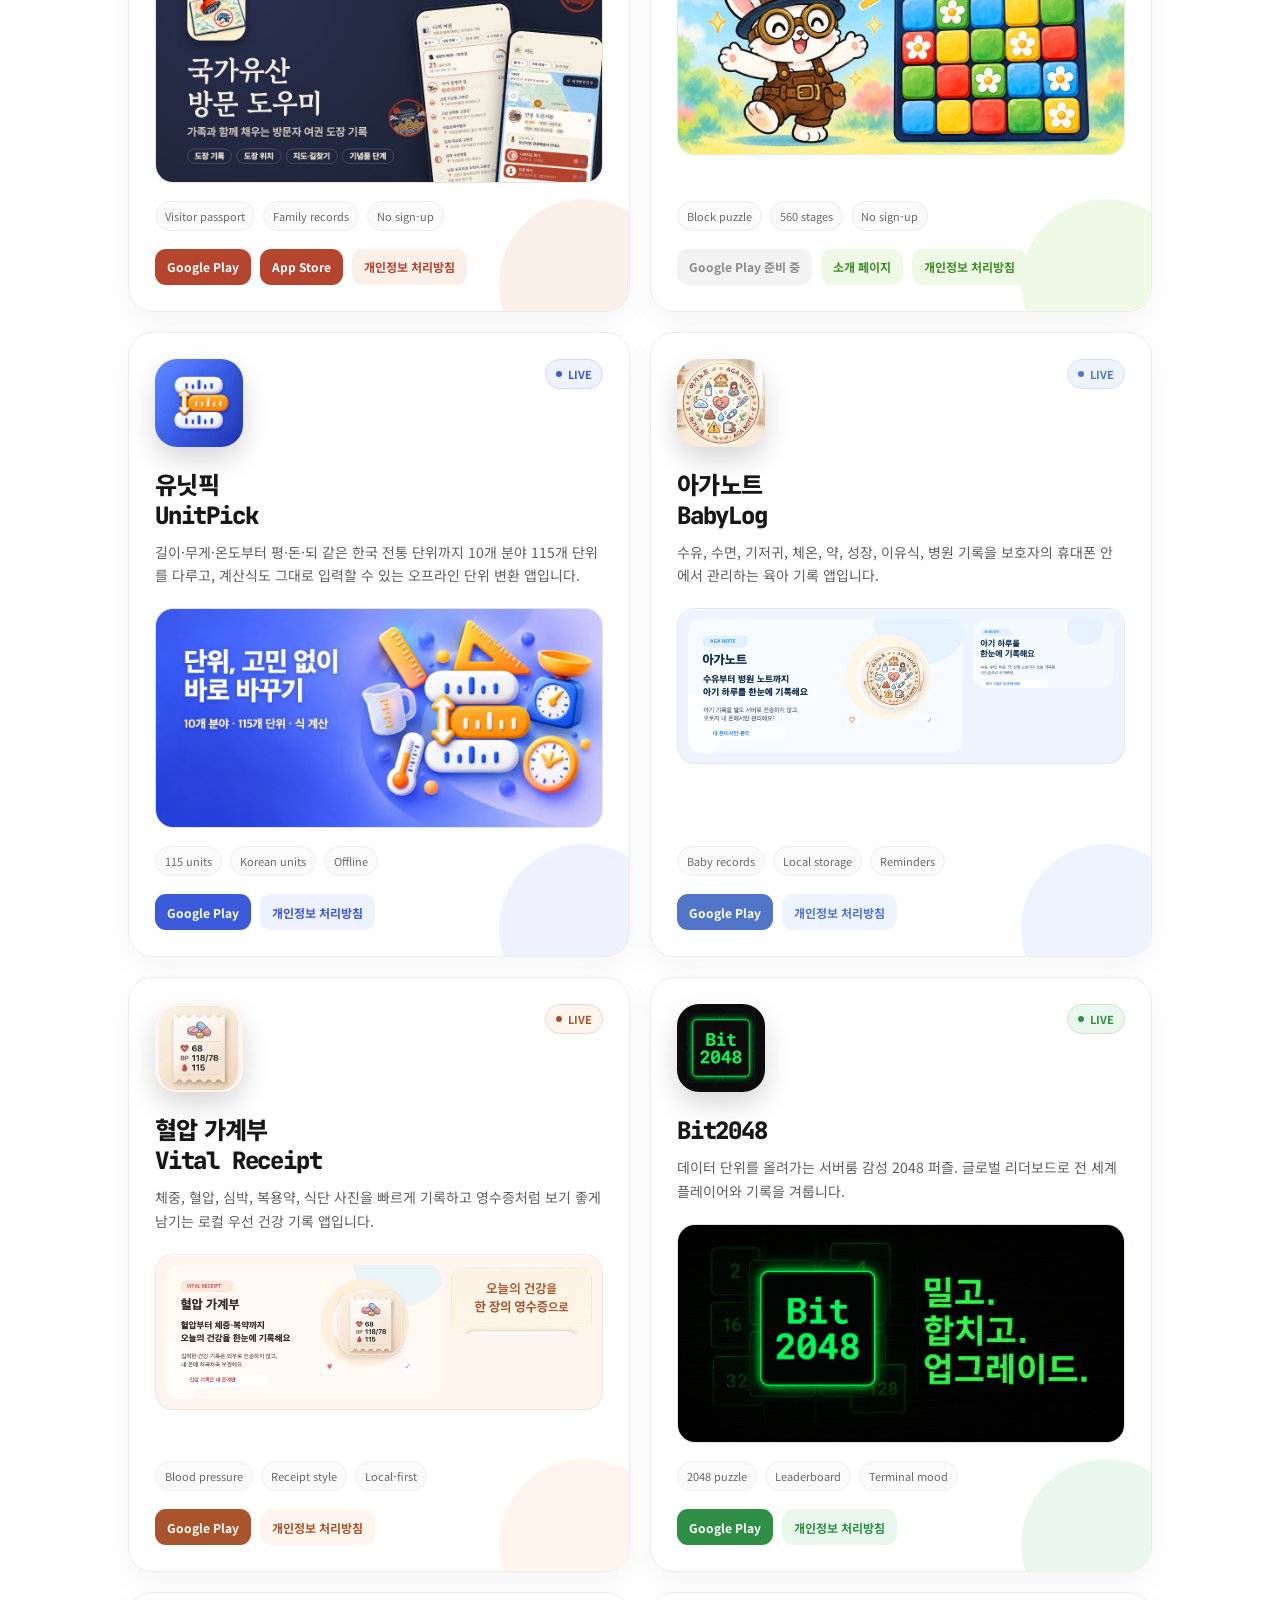
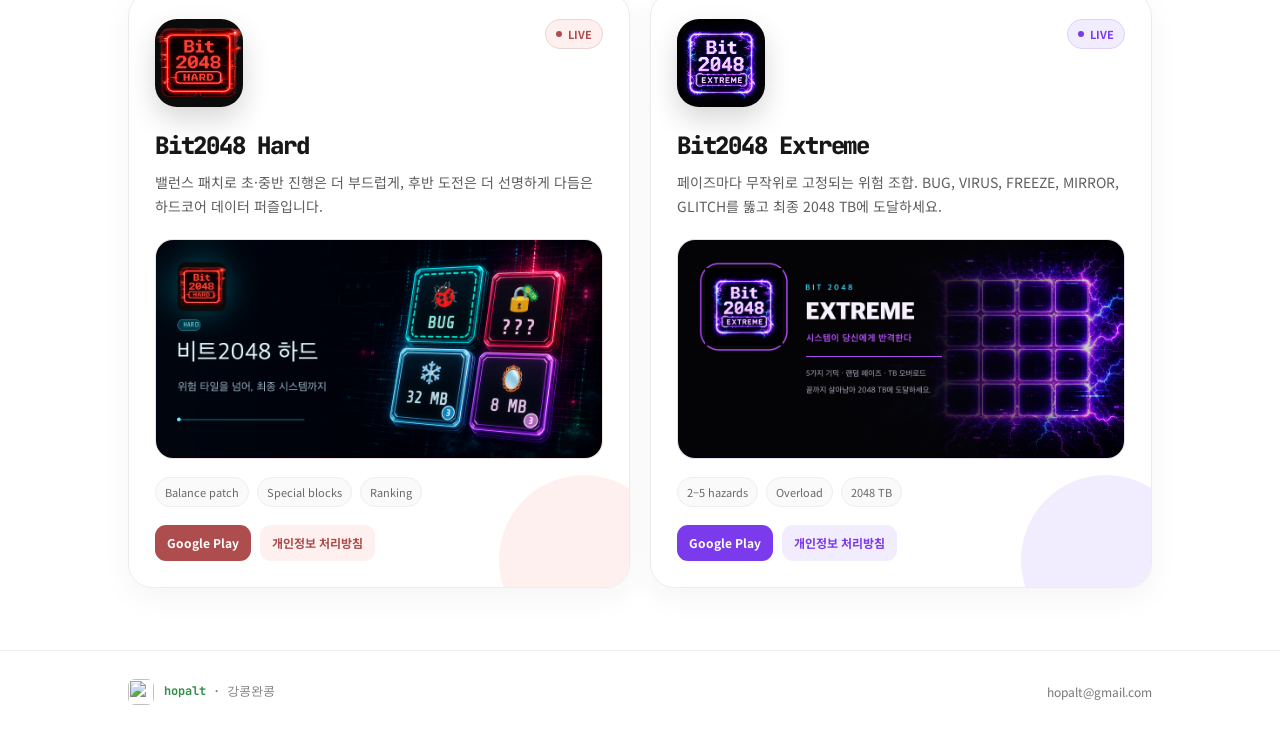
==== commit 1c20401e: "홈페이지 앱 카드 순서를 조정한다 Super Foam 시리즈를 맨 위로 올리고 Bit2048 시리즈를 맨 아래로 내린다.  Co-Authored-By: Claude Opus 5.5" ====
--- a/index.html
+++ b/index.html
@@ -658,75 +658,6 @@
         </div>
 
         <div class="app-grid">
-            <article class="app-card tone-green" tabindex="0" role="link" data-home-url="https://bit2048.hopalt.com/" data-label-ko="Bit2048 홈페이지 열기" data-label-en="Open Bit2048 homepage" aria-label="Bit2048 홈페이지 열기">
-                <div class="card-top">
-                    <img class="app-icon" src="images/icons/bit2048.png" alt="Bit2048 앱 아이콘" data-alt-ko="Bit2048 앱 아이콘" data-alt-en="Bit2048 app icon">
-                    <span class="status">LIVE</span>
-                </div>
-                <h3 class="app-name"><span class="mono">Bit2048</span></h3>
-                <p class="app-desc"
-                   data-ko="데이터 단위를 올려가는 서버룸 감성 2048 퍼즐. 글로벌 리더보드로 전 세계 플레이어와 기록을 겨룹니다."
-                   data-en="A server-room-inspired 2048 puzzle where tiles level up through data units. Compete with players worldwide on the global leaderboard.">데이터 단위를 올려가는 서버룸 감성 2048 퍼즐. 글로벌 리더보드로 전 세계 플레이어와 기록을 겨룹니다.</p>
-                <div class="showcase showcase-series">
-                    <img data-lang-src-ko="images/showcase/bit2048-feature-ko.png" data-lang-src-en="images/showcase/bit2048-feature-en.png" data-lang-tag="ko-KR" src="images/showcase/bit2048-feature-ko.png" alt="Bit2048 피처 그래픽" data-alt-ko="Bit2048 피처 그래픽" data-alt-en="Bit2048 feature graphic">
-                </div>
-                <div class="chips">
-                    <span class="chip">2048 puzzle</span>
-                    <span class="chip">Leaderboard</span>
-                    <span class="chip">Terminal mood</span>
-                </div>
-                <div class="actions">
-                    <a class="action" href="https://play.google.com/store/apps/details?id=com.hopalt.t2048" target="_blank" rel="noopener">Google Play</a>
-                    <a class="action secondary" href="https://bit2048.hopalt.com/privacy_policy_bit2048.html" target="_blank" rel="noopener" data-ko="개인정보 처리방침" data-en="Privacy Policy">개인정보 처리방침</a>
-                </div>
-            </article>
-
-            <article class="app-card tone-red" tabindex="0" role="link" data-home-url="https://bit2048hard.hopalt.com/" data-label-ko="Bit2048 Hard 홈페이지 열기" data-label-en="Open Bit2048 Hard homepage" aria-label="Bit2048 Hard 홈페이지 열기">
-                <div class="card-top">
-                    <img class="app-icon" src="images/icons/bit2048_hard.png" alt="Bit2048 Hard 앱 아이콘" data-alt-ko="Bit2048 Hard 앱 아이콘" data-alt-en="Bit2048 Hard app icon">
-                    <span class="status">LIVE</span>
-                </div>
-                <h3 class="app-name"><span class="mono">Bit2048 Hard</span></h3>
-                <p class="app-desc"
-                   data-ko="밸런스 패치로 초·중반 진행은 더 부드럽게, 후반 도전은 더 선명하게 다듬은 하드코어 데이터 퍼즐입니다."
-                   data-en="A balance-tuned hardcore data puzzle: smoother early and mid-game progression, with a sharper late-game challenge.">밸런스 패치로 초·중반 진행은 더 부드럽게, 후반 도전은 더 선명하게 다듬은 하드코어 데이터 퍼즐입니다.</p>
-                <div class="showcase showcase-series">
-                    <img data-lang-src-ko="images/showcase/bit2048-hard-feature-ko.png" data-lang-src-en="images/showcase/bit2048-hard-feature-en.png" data-lang-tag="ko-KR" src="images/showcase/bit2048-hard-feature-ko.png" alt="Bit2048 Hard 피처 그래픽" data-alt-ko="Bit2048 Hard 피처 그래픽" data-alt-en="Bit2048 Hard feature graphic">
-                </div>
-                <div class="chips">
-                    <span class="chip">Balance patch</span>
-                    <span class="chip">Special blocks</span>
-                    <span class="chip">Ranking</span>
-                </div>
-                <div class="actions">
-                    <a class="action" href="https://play.google.com/store/apps/details?id=com.hopalt.bit2048hard" target="_blank" rel="noopener">Google Play</a>
-                    <a class="action secondary" href="https://bit2048hard.hopalt.com/privacy_policy_bit2048Hard.html" target="_blank" rel="noopener" data-ko="개인정보 처리방침" data-en="Privacy Policy">개인정보 처리방침</a>
-                </div>
-            </article>
-
-            <article class="app-card tone-purple" tabindex="0" role="link" data-home-url="https://bit2048extreame.hopalt.com/" data-label-ko="Bit2048 Extreme 홈페이지 열기" data-label-en="Open Bit2048 Extreme homepage" aria-label="Bit2048 Extreme 홈페이지 열기">
-                <div class="card-top">
-                    <img class="app-icon" src="images/icons/bit2048_extreme.png" alt="Bit2048 Extreme 앱 아이콘" data-alt-ko="Bit2048 Extreme 앱 아이콘" data-alt-en="Bit2048 Extreme app icon">
-                    <span class="status">LIVE</span>
-                </div>
-                <h3 class="app-name"><span class="mono">Bit2048 Extreme</span></h3>
-                <p class="app-desc"
-                   data-ko="페이즈마다 무작위로 고정되는 위험 조합. BUG, VIRUS, FREEZE, MIRROR, GLITCH를 뚫고 최종 2048 TB에 도달하세요."
-                   data-en="Every phase locks in a random hazard set. Break through BUG, VIRUS, FREEZE, MIRROR, and GLITCH to reach the final 2048 TB.">페이즈마다 무작위로 고정되는 위험 조합. BUG, VIRUS, FREEZE, MIRROR, GLITCH를 뚫고 최종 2048 TB에 도달하세요.</p>
-                <div class="showcase showcase-series">
-                    <img data-lang-src-ko="images/showcase/bit2048-extreme-feature-ko.png" data-lang-src-en="images/showcase/bit2048-extreme-feature-en.png" data-lang-tag="ko-KR" src="images/showcase/bit2048-extreme-feature-ko.png" alt="Bit2048 Extreme 피처 그래픽" data-alt-ko="Bit2048 Extreme 피처 그래픽" data-alt-en="Bit2048 Extreme feature graphic">
-                </div>
-                <div class="chips">
-                    <span class="chip">2–5 hazards</span>
-                    <span class="chip">Overload</span>
-                    <span class="chip">2048 TB</span>
-                </div>
-                <div class="actions">
-                    <a class="action" href="https://play.google.com/store/apps/details?id=com.hopalt.bit2048extreame" target="_blank" rel="noopener">Google Play</a>
-                    <a class="action secondary" href="https://bit2048extreame.hopalt.com/privacy_policy_bit2048Extreame.html" target="_blank" rel="noopener" data-ko="개인정보 처리방침" data-en="Privacy Policy">개인정보 처리방침</a>
-                </div>
-            </article>
-
             <article class="app-card tone-foam" tabindex="0" role="link" data-home-url="https://sfp.hopalt.com/" data-label-ko="Super Foam Pixel 홈페이지 열기" data-label-en="Open Super Foam Pixel homepage" aria-label="Super Foam Pixel 홈페이지 열기">
                 <div class="card-top">
                     <img class="app-icon" src="images/icons/super-foam-pixel.png" alt="Super Foam Pixel 앱 아이콘" data-alt-ko="Super Foam Pixel 앱 아이콘" data-alt-en="Super Foam Pixel app icon">
@@ -777,77 +708,6 @@
                 </div>
             </article>
 
-            <article class="app-card tone-warm" tabindex="0" role="link" data-home-url="https://vitalreceipt.hopalt.com/" data-label-ko="혈압 가계부 홈페이지 열기" data-label-en="Open Vital Receipt homepage" aria-label="혈압 가계부 홈페이지 열기">
-                <div class="card-top">
-                    <img class="app-icon" src="images/icons/vital-receipt.png" alt="혈압 가계부 앱 아이콘" data-alt-ko="혈압 가계부 앱 아이콘" data-alt-en="Vital Receipt app icon">
-                    <span class="status">LIVE</span>
-                </div>
-                <h3 class="app-name">혈압 가계부<br><span class="mono">Vital Receipt</span></h3>
-                <p class="app-desc"
-                   data-ko="체중, 혈압, 심박, 복용약, 식단 사진을 빠르게 기록하고 영수증처럼 보기 좋게 남기는 로컬 우선 건강 기록 앱입니다."
-                   data-en="A local-first health diary for weight, blood pressure, pulse, medication, and meal photos—organized in a clean receipt-style format.">체중, 혈압, 심박, 복용약, 식단 사진을 빠르게 기록하고 영수증처럼 보기 좋게 남기는 로컬 우선 건강 기록 앱입니다.</p>
-                <div class="showcase showcase-split">
-                    <img src="images/showcase/vital-receipt-feature.jpg" alt="혈압 가계부 피처 그래픽" data-alt-ko="혈압 가계부 피처 그래픽" data-alt-en="Vital Receipt feature graphic">
-                    <img class="showcase-phone" src="images/screens/vital-receipt-screen.png" alt="혈압 가계부 앱 화면" data-alt-ko="혈압 가계부 앱 화면" data-alt-en="Vital Receipt app screen">
-                </div>
-                <div class="chips">
-                    <span class="chip">Blood pressure</span>
-                    <span class="chip">Receipt style</span>
-                    <span class="chip">Local-first</span>
-                </div>
-                <div class="actions">
-                    <a class="action" href="https://play.google.com/store/apps/details?id=com.hopalt.vitalreceipt" target="_blank" rel="noopener">Google Play</a>
-                    <a class="action secondary" href="https://vitalreceipt.hopalt.com/Privacy.html" target="_blank" rel="noopener" data-ko="개인정보 처리방침" data-en="Privacy Policy">개인정보 처리방침</a>
-                </div>
-            </article>
-
-            <article class="app-card tone-baby" tabindex="0" role="link" data-home-url="https://aganote.hopalt.com/" data-label-ko="아가노트 홈페이지 열기" data-label-en="Open Aganote homepage" aria-label="아가노트 홈페이지 열기">
-                <div class="card-top">
-                    <img class="app-icon" src="images/icons/aganote.png" alt="아가노트 BabyLog 앱 아이콘" data-alt-ko="아가노트 BabyLog 앱 아이콘" data-alt-en="Aganote BabyLog app icon">
-                    <span class="status">LIVE</span>
-                </div>
-                <h3 class="app-name">아가노트<br><span class="mono">BabyLog</span></h3>
-                <p class="app-desc"
-                   data-ko="수유, 수면, 기저귀, 체온, 약, 성장, 이유식, 병원 기록을 보호자의 휴대폰 안에서 관리하는 육아 기록 앱입니다."
-                   data-en="A baby log for feeding, sleep, diapers, temperature, medicine, growth, meals, and hospital notes—managed on the caregiver’s phone.">수유, 수면, 기저귀, 체온, 약, 성장, 이유식, 병원 기록을 보호자의 휴대폰 안에서 관리하는 육아 기록 앱입니다.</p>
-                <div class="showcase showcase-split">
-                    <img src="images/showcase/aganote-feature.jpg" alt="아가노트 피처 그래픽" data-alt-ko="아가노트 피처 그래픽" data-alt-en="Aganote feature graphic">
-                    <img class="showcase-phone" src="images/screens/aganote-screen.png" alt="아가노트 앱 화면" data-alt-ko="아가노트 앱 화면" data-alt-en="Aganote app screen">
-                </div>
-                <div class="chips">
-                    <span class="chip">Baby records</span>
-                    <span class="chip">Local storage</span>
-                    <span class="chip">Reminders</span>
-                </div>
-                <div class="actions">
-                    <a class="action" href="https://play.google.com/store/apps/details?id=com.hopalt.babylog" target="_blank" rel="noopener">Google Play</a>
-                    <a class="action secondary" href="https://aganote.hopalt.com/privacy.html" target="_blank" rel="noopener" data-ko="개인정보 처리방침" data-en="Privacy Policy">개인정보 처리방침</a>
-                </div>
-            </article>
-
-            <article class="app-card tone-unit" tabindex="0" role="link" data-home-url="https://unitpick.hopalt.com/" data-label-ko="유닛픽 홈페이지 열기" data-label-en="Open UnitPick homepage" aria-label="유닛픽 홈페이지 열기">
-                <div class="card-top">
-                    <img class="app-icon" src="images/icons/unitpick.png" alt="유닛픽 UnitPick 앱 아이콘" data-alt-ko="유닛픽 UnitPick 앱 아이콘" data-alt-en="UnitPick app icon">
-                    <span class="status">LIVE</span>
-                </div>
-                <h3 class="app-name">유닛픽<br><span class="mono">UnitPick</span></h3>
-                <p class="app-desc"
-                   data-ko="길이·무게·온도부터 평·돈·되 같은 한국 전통 단위까지 10개 분야 115개 단위를 다루고, 계산식도 그대로 입력할 수 있는 오프라인 단위 변환 앱입니다."
-                   data-en="An offline unit converter covering 115 units across 10 categories—including Korean traditional units—where you can type full expressions instead of plain numbers.">길이·무게·온도부터 평·돈·되 같은 한국 전통 단위까지 10개 분야 115개 단위를 다루고, 계산식도 그대로 입력할 수 있는 오프라인 단위 변환 앱입니다.</p>
-                <div class="showcase showcase-series">
-                    <img data-lang-src-ko="images/showcase/unitpick-feature-ko.png" data-lang-src-en="images/showcase/unitpick-feature-en.png" data-lang-tag="ko-KR" src="images/showcase/unitpick-feature-ko.png" alt="유닛픽 피처 그래픽" data-alt-ko="유닛픽 피처 그래픽" data-alt-en="UnitPick feature graphic">
-                </div>
-                <div class="chips">
-                    <span class="chip">115 units</span>
-                    <span class="chip">Korean units</span>
-                    <span class="chip">Offline</span>
-                </div>
-                <div class="actions">
-                    <a class="action" href="https://play.google.com/store/apps/details?id=com.hopalt.unitconv" target="_blank" rel="noopener">Google Play</a>
-                    <a class="action secondary" href="https://unitpick.hopalt.com/privacy/" target="_blank" rel="noopener" data-ko="개인정보 처리방침" data-en="Privacy Policy">개인정보 처리방침</a>
-                </div>
-            </article>
-
             <article class="app-card tone-stamp" tabindex="0" role="link" data-home-url="https://khstamp.hopalt.com/" data-label-ko="국가유산 방문 도우미 홈페이지 열기" data-label-en="Open the Heritage Visit Helper homepage" aria-label="국가유산 방문 도우미 홈페이지 열기">
                 <div class="card-top">
                     <img class="app-icon" src="images/icons/heritage-stamp.png" alt="국가유산 방문 도우미 앱 아이콘" data-alt-ko="국가유산 방문 도우미 앱 아이콘" data-alt-en="Heritage Visit Helper app icon">
@@ -896,6 +756,146 @@
                     <span class="action pending" aria-disabled="true" data-ko="Google Play 준비 중" data-en="Google Play coming soon">Google Play 준비 중</span>
                     <a class="action secondary" href="https://tochi-flowerpot.hopalt.com/ko/" data-lang-href-ko="https://tochi-flowerpot.hopalt.com/ko/" data-lang-href-en="https://tochi-flowerpot.hopalt.com/" target="_blank" rel="noopener" data-ko="소개 페이지" data-en="Learn more">소개 페이지</a>
                     <a class="action secondary" href="https://tochi-flowerpot.hopalt.com/ko/privacy/" data-lang-href-ko="https://tochi-flowerpot.hopalt.com/ko/privacy/" data-lang-href-en="https://tochi-flowerpot.hopalt.com/privacy/" target="_blank" rel="noopener" data-ko="개인정보 처리방침" data-en="Privacy Policy">개인정보 처리방침</a>
+                </div>
+            </article>
+
+            <article class="app-card tone-unit" tabindex="0" role="link" data-home-url="https://unitpick.hopalt.com/" data-label-ko="유닛픽 홈페이지 열기" data-label-en="Open UnitPick homepage" aria-label="유닛픽 홈페이지 열기">
+                <div class="card-top">
+                    <img class="app-icon" src="images/icons/unitpick.png" alt="유닛픽 UnitPick 앱 아이콘" data-alt-ko="유닛픽 UnitPick 앱 아이콘" data-alt-en="UnitPick app icon">
+                    <span class="status">LIVE</span>
+                </div>
+                <h3 class="app-name">유닛픽<br><span class="mono">UnitPick</span></h3>
+                <p class="app-desc"
+                   data-ko="길이·무게·온도부터 평·돈·되 같은 한국 전통 단위까지 10개 분야 115개 단위를 다루고, 계산식도 그대로 입력할 수 있는 오프라인 단위 변환 앱입니다."
+                   data-en="An offline unit converter covering 115 units across 10 categories—including Korean traditional units—where you can type full expressions instead of plain numbers.">길이·무게·온도부터 평·돈·되 같은 한국 전통 단위까지 10개 분야 115개 단위를 다루고, 계산식도 그대로 입력할 수 있는 오프라인 단위 변환 앱입니다.</p>
+                <div class="showcase showcase-series">
+                    <img data-lang-src-ko="images/showcase/unitpick-feature-ko.png" data-lang-src-en="images/showcase/unitpick-feature-en.png" data-lang-tag="ko-KR" src="images/showcase/unitpick-feature-ko.png" alt="유닛픽 피처 그래픽" data-alt-ko="유닛픽 피처 그래픽" data-alt-en="UnitPick feature graphic">
+                </div>
+                <div class="chips">
+                    <span class="chip">115 units</span>
+                    <span class="chip">Korean units</span>
+                    <span class="chip">Offline</span>
+                </div>
+                <div class="actions">
+                    <a class="action" href="https://play.google.com/store/apps/details?id=com.hopalt.unitconv" target="_blank" rel="noopener">Google Play</a>
+                    <a class="action secondary" href="https://unitpick.hopalt.com/privacy/" target="_blank" rel="noopener" data-ko="개인정보 처리방침" data-en="Privacy Policy">개인정보 처리방침</a>
+                </div>
+            </article>
+
+            <article class="app-card tone-baby" tabindex="0" role="link" data-home-url="https://aganote.hopalt.com/" data-label-ko="아가노트 홈페이지 열기" data-label-en="Open Aganote homepage" aria-label="아가노트 홈페이지 열기">
+                <div class="card-top">
+                    <img class="app-icon" src="images/icons/aganote.png" alt="아가노트 BabyLog 앱 아이콘" data-alt-ko="아가노트 BabyLog 앱 아이콘" data-alt-en="Aganote BabyLog app icon">
+                    <span class="status">LIVE</span>
+                </div>
+                <h3 class="app-name">아가노트<br><span class="mono">BabyLog</span></h3>
+                <p class="app-desc"
+                   data-ko="수유, 수면, 기저귀, 체온, 약, 성장, 이유식, 병원 기록을 보호자의 휴대폰 안에서 관리하는 육아 기록 앱입니다."
+                   data-en="A baby log for feeding, sleep, diapers, temperature, medicine, growth, meals, and hospital notes—managed on the caregiver’s phone.">수유, 수면, 기저귀, 체온, 약, 성장, 이유식, 병원 기록을 보호자의 휴대폰 안에서 관리하는 육아 기록 앱입니다.</p>
+                <div class="showcase showcase-split">
+                    <img src="images/showcase/aganote-feature.jpg" alt="아가노트 피처 그래픽" data-alt-ko="아가노트 피처 그래픽" data-alt-en="Aganote feature graphic">
+                    <img class="showcase-phone" src="images/screens/aganote-screen.png" alt="아가노트 앱 화면" data-alt-ko="아가노트 앱 화면" data-alt-en="Aganote app screen">
+                </div>
+                <div class="chips">
+                    <span class="chip">Baby records</span>
+                    <span class="chip">Local storage</span>
+                    <span class="chip">Reminders</span>
+                </div>
+                <div class="actions">
+                    <a class="action" href="https://play.google.com/store/apps/details?id=com.hopalt.babylog" target="_blank" rel="noopener">Google Play</a>
+                    <a class="action secondary" href="https://aganote.hopalt.com/privacy.html" target="_blank" rel="noopener" data-ko="개인정보 처리방침" data-en="Privacy Policy">개인정보 처리방침</a>
+                </div>
+            </article>
+
+            <article class="app-card tone-warm" tabindex="0" role="link" data-home-url="https://vitalreceipt.hopalt.com/" data-label-ko="혈압 가계부 홈페이지 열기" data-label-en="Open Vital Receipt homepage" aria-label="혈압 가계부 홈페이지 열기">
+                <div class="card-top">
+                    <img class="app-icon" src="images/icons/vital-receipt.png" alt="혈압 가계부 앱 아이콘" data-alt-ko="혈압 가계부 앱 아이콘" data-alt-en="Vital Receipt app icon">
+                    <span class="status">LIVE</span>
+                </div>
+                <h3 class="app-name">혈압 가계부<br><span class="mono">Vital Receipt</span></h3>
+                <p class="app-desc"
+                   data-ko="체중, 혈압, 심박, 복용약, 식단 사진을 빠르게 기록하고 영수증처럼 보기 좋게 남기는 로컬 우선 건강 기록 앱입니다."
+                   data-en="A local-first health diary for weight, blood pressure, pulse, medication, and meal photos—organized in a clean receipt-style format.">체중, 혈압, 심박, 복용약, 식단 사진을 빠르게 기록하고 영수증처럼 보기 좋게 남기는 로컬 우선 건강 기록 앱입니다.</p>
+                <div class="showcase showcase-split">
+                    <img src="images/showcase/vital-receipt-feature.jpg" alt="혈압 가계부 피처 그래픽" data-alt-ko="혈압 가계부 피처 그래픽" data-alt-en="Vital Receipt feature graphic">
+                    <img class="showcase-phone" src="images/screens/vital-receipt-screen.png" alt="혈압 가계부 앱 화면" data-alt-ko="혈압 가계부 앱 화면" data-alt-en="Vital Receipt app screen">
+                </div>
+                <div class="chips">
+                    <span class="chip">Blood pressure</span>
+                    <span class="chip">Receipt style</span>
+                    <span class="chip">Local-first</span>
+                </div>
+                <div class="actions">
+                    <a class="action" href="https://play.google.com/store/apps/details?id=com.hopalt.vitalreceipt" target="_blank" rel="noopener">Google Play</a>
+                    <a class="action secondary" href="https://vitalreceipt.hopalt.com/Privacy.html" target="_blank" rel="noopener" data-ko="개인정보 처리방침" data-en="Privacy Policy">개인정보 처리방침</a>
+                </div>
+            </article>
+
+            <article class="app-card tone-green" tabindex="0" role="link" data-home-url="https://bit2048.hopalt.com/" data-label-ko="Bit2048 홈페이지 열기" data-label-en="Open Bit2048 homepage" aria-label="Bit2048 홈페이지 열기">
+                <div class="card-top">
+                    <img class="app-icon" src="images/icons/bit2048.png" alt="Bit2048 앱 아이콘" data-alt-ko="Bit2048 앱 아이콘" data-alt-en="Bit2048 app icon">
+                    <span class="status">LIVE</span>
+                </div>
+                <h3 class="app-name"><span class="mono">Bit2048</span></h3>
+                <p class="app-desc"
+                   data-ko="데이터 단위를 올려가는 서버룸 감성 2048 퍼즐. 글로벌 리더보드로 전 세계 플레이어와 기록을 겨룹니다."
+                   data-en="A server-room-inspired 2048 puzzle where tiles level up through data units. Compete with players worldwide on the global leaderboard.">데이터 단위를 올려가는 서버룸 감성 2048 퍼즐. 글로벌 리더보드로 전 세계 플레이어와 기록을 겨룹니다.</p>
+                <div class="showcase showcase-series">
+                    <img data-lang-src-ko="images/showcase/bit2048-feature-ko.png" data-lang-src-en="images/showcase/bit2048-feature-en.png" data-lang-tag="ko-KR" src="images/showcase/bit2048-feature-ko.png" alt="Bit2048 피처 그래픽" data-alt-ko="Bit2048 피처 그래픽" data-alt-en="Bit2048 feature graphic">
+                </div>
+                <div class="chips">
+                    <span class="chip">2048 puzzle</span>
+                    <span class="chip">Leaderboard</span>
+                    <span class="chip">Terminal mood</span>
+                </div>
+                <div class="actions">
+                    <a class="action" href="https://play.google.com/store/apps/details?id=com.hopalt.t2048" target="_blank" rel="noopener">Google Play</a>
+                    <a class="action secondary" href="https://bit2048.hopalt.com/privacy_policy_bit2048.html" target="_blank" rel="noopener" data-ko="개인정보 처리방침" data-en="Privacy Policy">개인정보 처리방침</a>
+                </div>
+            </article>
+
+            <article class="app-card tone-red" tabindex="0" role="link" data-home-url="https://bit2048hard.hopalt.com/" data-label-ko="Bit2048 Hard 홈페이지 열기" data-label-en="Open Bit2048 Hard homepage" aria-label="Bit2048 Hard 홈페이지 열기">
+                <div class="card-top">
+                    <img class="app-icon" src="images/icons/bit2048_hard.png" alt="Bit2048 Hard 앱 아이콘" data-alt-ko="Bit2048 Hard 앱 아이콘" data-alt-en="Bit2048 Hard app icon">
+                    <span class="status">LIVE</span>
+                </div>
+                <h3 class="app-name"><span class="mono">Bit2048 Hard</span></h3>
+                <p class="app-desc"
+                   data-ko="밸런스 패치로 초·중반 진행은 더 부드럽게, 후반 도전은 더 선명하게 다듬은 하드코어 데이터 퍼즐입니다."
+                   data-en="A balance-tuned hardcore data puzzle: smoother early and mid-game progression, with a sharper late-game challenge.">밸런스 패치로 초·중반 진행은 더 부드럽게, 후반 도전은 더 선명하게 다듬은 하드코어 데이터 퍼즐입니다.</p>
+                <div class="showcase showcase-series">
+                    <img data-lang-src-ko="images/showcase/bit2048-hard-feature-ko.png" data-lang-src-en="images/showcase/bit2048-hard-feature-en.png" data-lang-tag="ko-KR" src="images/showcase/bit2048-hard-feature-ko.png" alt="Bit2048 Hard 피처 그래픽" data-alt-ko="Bit2048 Hard 피처 그래픽" data-alt-en="Bit2048 Hard feature graphic">
+                </div>
+                <div class="chips">
+                    <span class="chip">Balance patch</span>
+                    <span class="chip">Special blocks</span>
+                    <span class="chip">Ranking</span>
+                </div>
+                <div class="actions">
+                    <a class="action" href="https://play.google.com/store/apps/details?id=com.hopalt.bit2048hard" target="_blank" rel="noopener">Google Play</a>
+                    <a class="action secondary" href="https://bit2048hard.hopalt.com/privacy_policy_bit2048Hard.html" target="_blank" rel="noopener" data-ko="개인정보 처리방침" data-en="Privacy Policy">개인정보 처리방침</a>
+                </div>
+            </article>
+
+            <article class="app-card tone-purple" tabindex="0" role="link" data-home-url="https://bit2048extreame.hopalt.com/" data-label-ko="Bit2048 Extreme 홈페이지 열기" data-label-en="Open Bit2048 Extreme homepage" aria-label="Bit2048 Extreme 홈페이지 열기">
+                <div class="card-top">
+                    <img class="app-icon" src="images/icons/bit2048_extreme.png" alt="Bit2048 Extreme 앱 아이콘" data-alt-ko="Bit2048 Extreme 앱 아이콘" data-alt-en="Bit2048 Extreme app icon">
+                    <span class="status">LIVE</span>
+                </div>
+                <h3 class="app-name"><span class="mono">Bit2048 Extreme</span></h3>
+                <p class="app-desc"
+                   data-ko="페이즈마다 무작위로 고정되는 위험 조합. BUG, VIRUS, FREEZE, MIRROR, GLITCH를 뚫고 최종 2048 TB에 도달하세요."
+                   data-en="Every phase locks in a random hazard set. Break through BUG, VIRUS, FREEZE, MIRROR, and GLITCH to reach the final 2048 TB.">페이즈마다 무작위로 고정되는 위험 조합. BUG, VIRUS, FREEZE, MIRROR, GLITCH를 뚫고 최종 2048 TB에 도달하세요.</p>
+                <div class="showcase showcase-series">
+                    <img data-lang-src-ko="images/showcase/bit2048-extreme-feature-ko.png" data-lang-src-en="images/showcase/bit2048-extreme-feature-en.png" data-lang-tag="ko-KR" src="images/showcase/bit2048-extreme-feature-ko.png" alt="Bit2048 Extreme 피처 그래픽" data-alt-ko="Bit2048 Extreme 피처 그래픽" data-alt-en="Bit2048 Extreme feature graphic">
+                </div>
+                <div class="chips">
+                    <span class="chip">2–5 hazards</span>
+                    <span class="chip">Overload</span>
+                    <span class="chip">2048 TB</span>
+                </div>
+                <div class="actions">
+                    <a class="action" href="https://play.google.com/store/apps/details?id=com.hopalt.bit2048extreame" target="_blank" rel="noopener">Google Play</a>
+                    <a class="action secondary" href="https://bit2048extreame.hopalt.com/privacy_policy_bit2048Extreame.html" target="_blank" rel="noopener" data-ko="개인정보 처리방침" data-en="Privacy Policy">개인정보 처리방침</a>
                 </div>
             </article>
         </div>
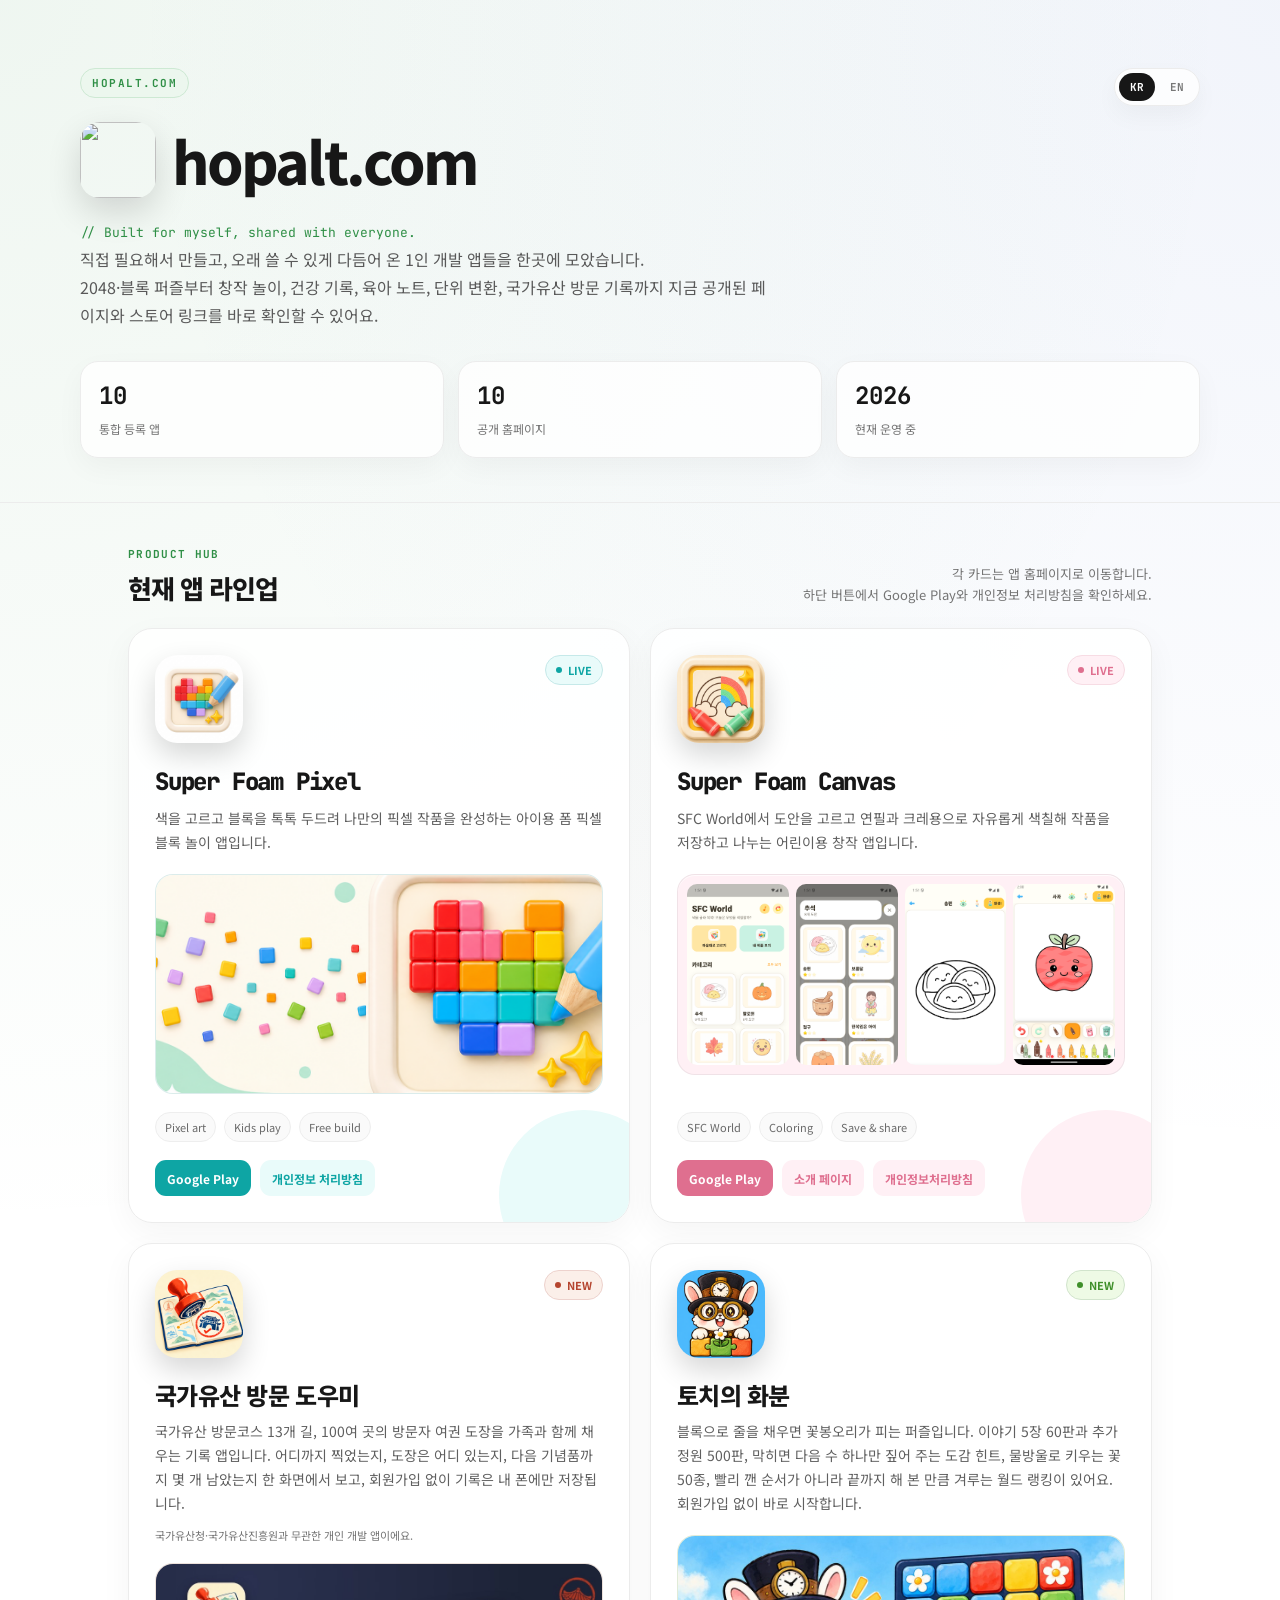
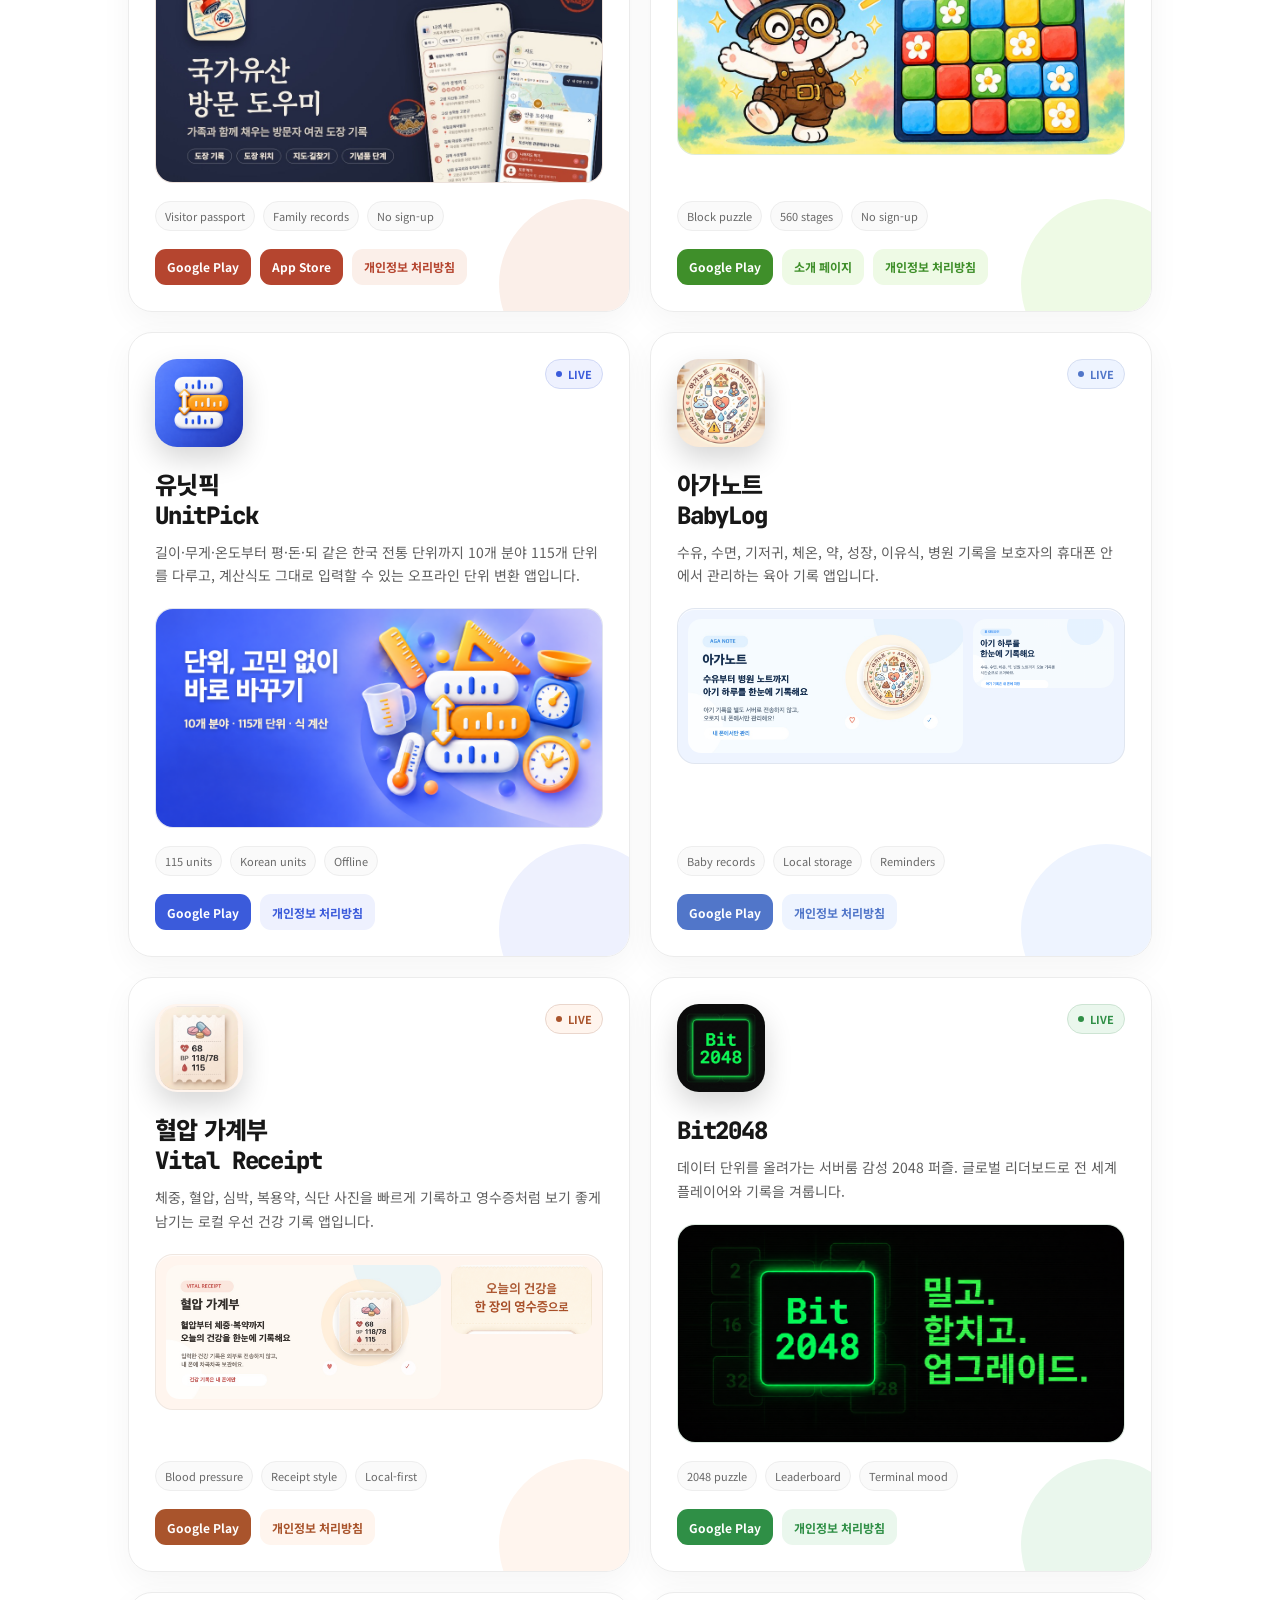
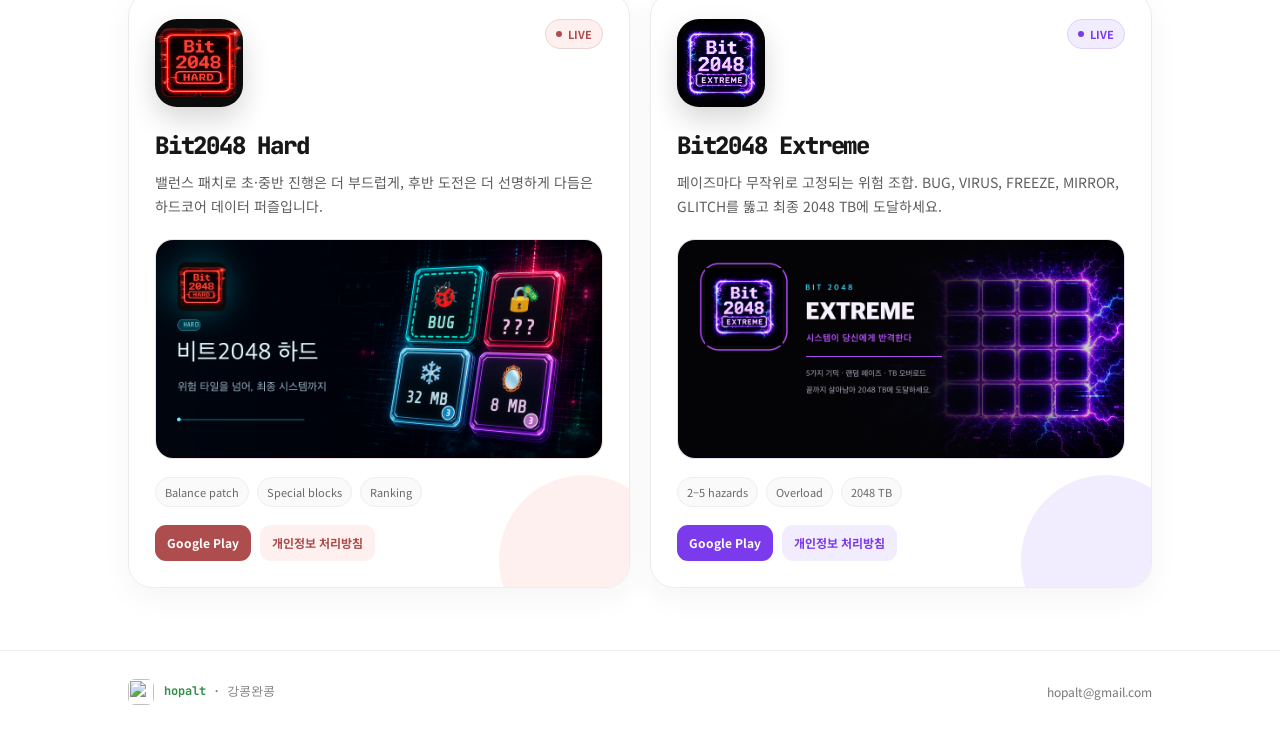
==== commit dee5b508: "토치의 화분 Google Play 링크를 추가한다 출시 예정 배지를 NEW로 바꾸고 준비 중 버튼을 스토어 링크로 교체한다.  Co-Authored-By: Claude Opus 5" ====
--- a/index.html
+++ b/index.html
@@ -738,7 +738,7 @@
             <article class="app-card tone-flower" tabindex="0" role="link" data-home-url="https://tochi-flowerpot.hopalt.com/" data-label-ko="토치의 화분 홈페이지 열기" data-label-en="Open the Tochi's Flowerpot homepage" aria-label="토치의 화분 홈페이지 열기">
                 <div class="card-top">
                     <img class="app-icon" src="images/icons/tochi-flowerpot.png" alt="토치의 화분 앱 아이콘" data-alt-ko="토치의 화분 앱 아이콘" data-alt-en="Tochi's Flowerpot app icon">
-                    <span class="status" data-ko="출시 예정" data-en="SOON">출시 예정</span>
+                    <span class="status">NEW</span>
                 </div>
                 <h3 class="app-name" data-ko="토치의 화분" data-en="Tochi's Flowerpot">토치의 화분</h3>
                 <p class="app-desc"
@@ -753,7 +753,7 @@
                     <span class="chip">No sign-up</span>
                 </div>
                 <div class="actions">
-                    <span class="action pending" aria-disabled="true" data-ko="Google Play 준비 중" data-en="Google Play coming soon">Google Play 준비 중</span>
+                    <a class="action" href="https://play.google.com/store/apps/details?id=com.hopalt.moablock" target="_blank" rel="noopener">Google Play</a>
                     <a class="action secondary" href="https://tochi-flowerpot.hopalt.com/ko/" data-lang-href-ko="https://tochi-flowerpot.hopalt.com/ko/" data-lang-href-en="https://tochi-flowerpot.hopalt.com/" target="_blank" rel="noopener" data-ko="소개 페이지" data-en="Learn more">소개 페이지</a>
                     <a class="action secondary" href="https://tochi-flowerpot.hopalt.com/ko/privacy/" data-lang-href-ko="https://tochi-flowerpot.hopalt.com/ko/privacy/" data-lang-href-en="https://tochi-flowerpot.hopalt.com/privacy/" target="_blank" rel="noopener" data-ko="개인정보 처리방침" data-en="Privacy Policy">개인정보 처리방침</a>
                 </div>
